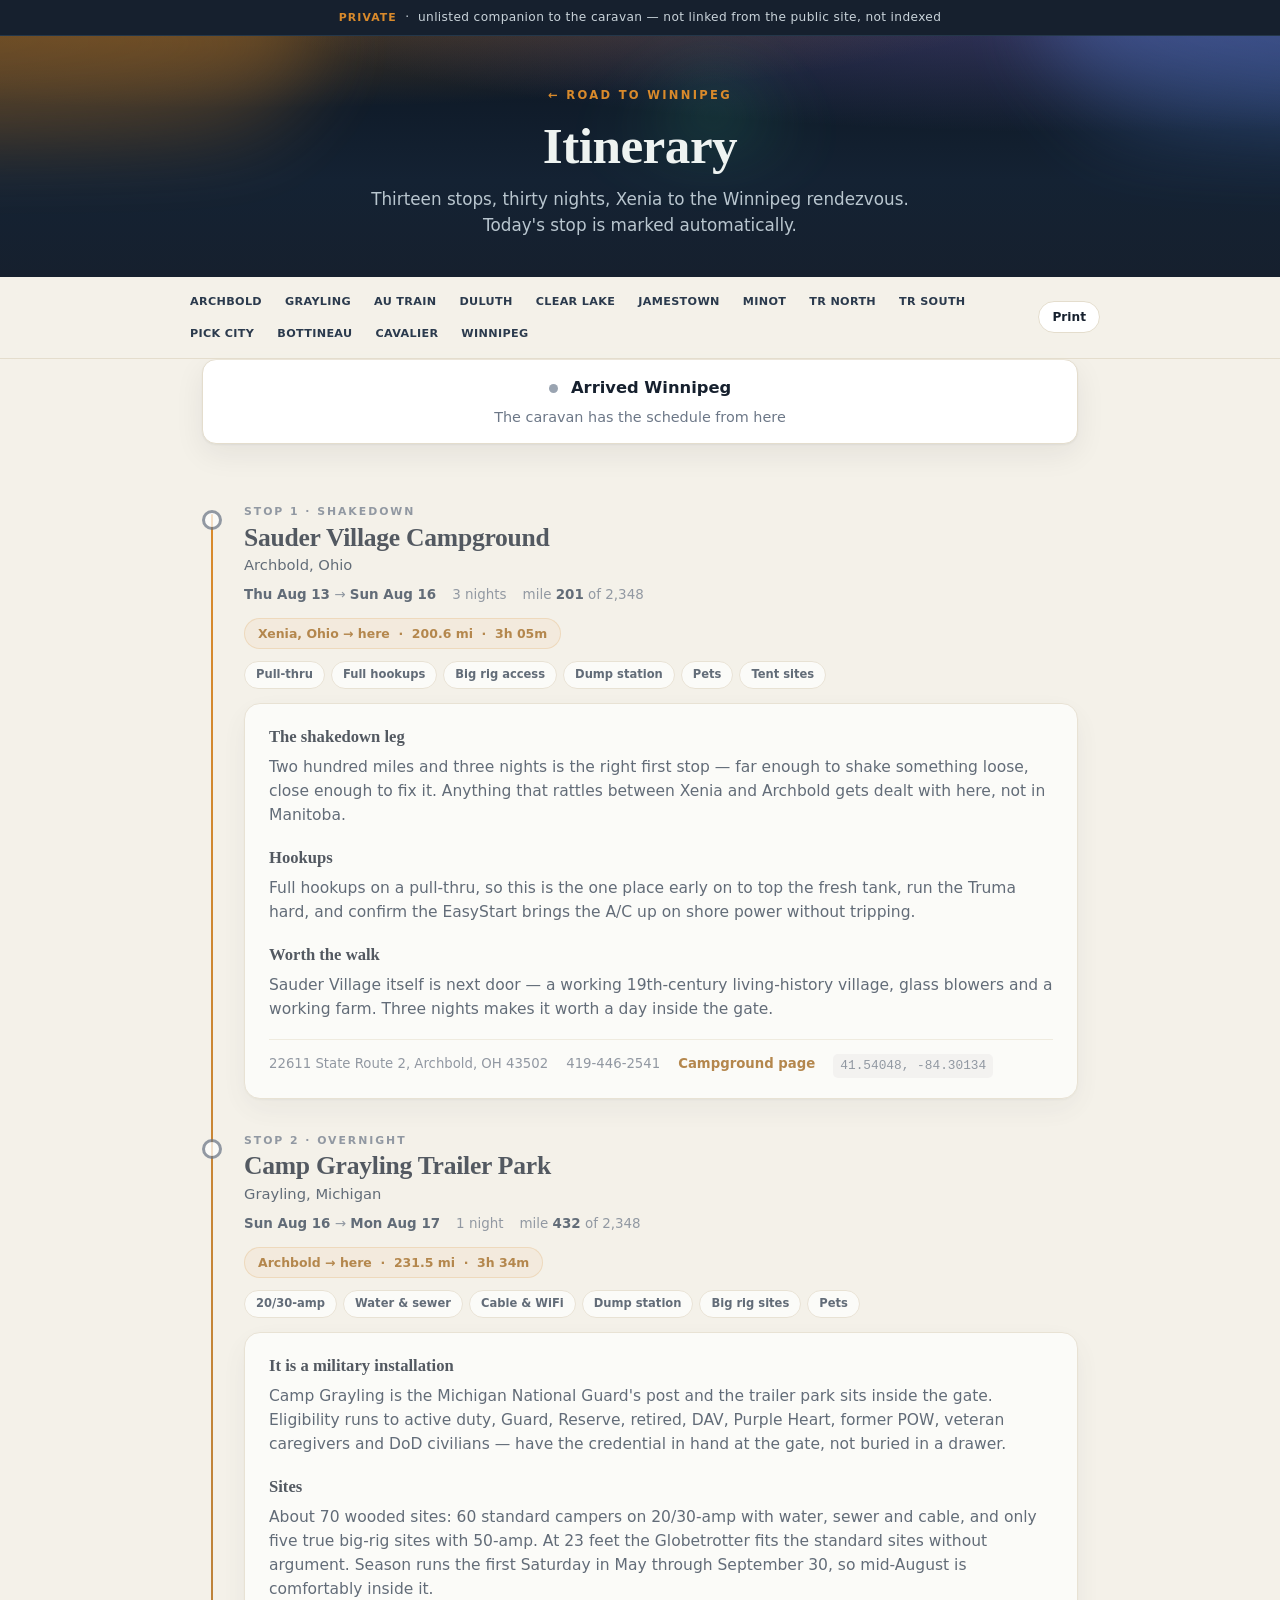
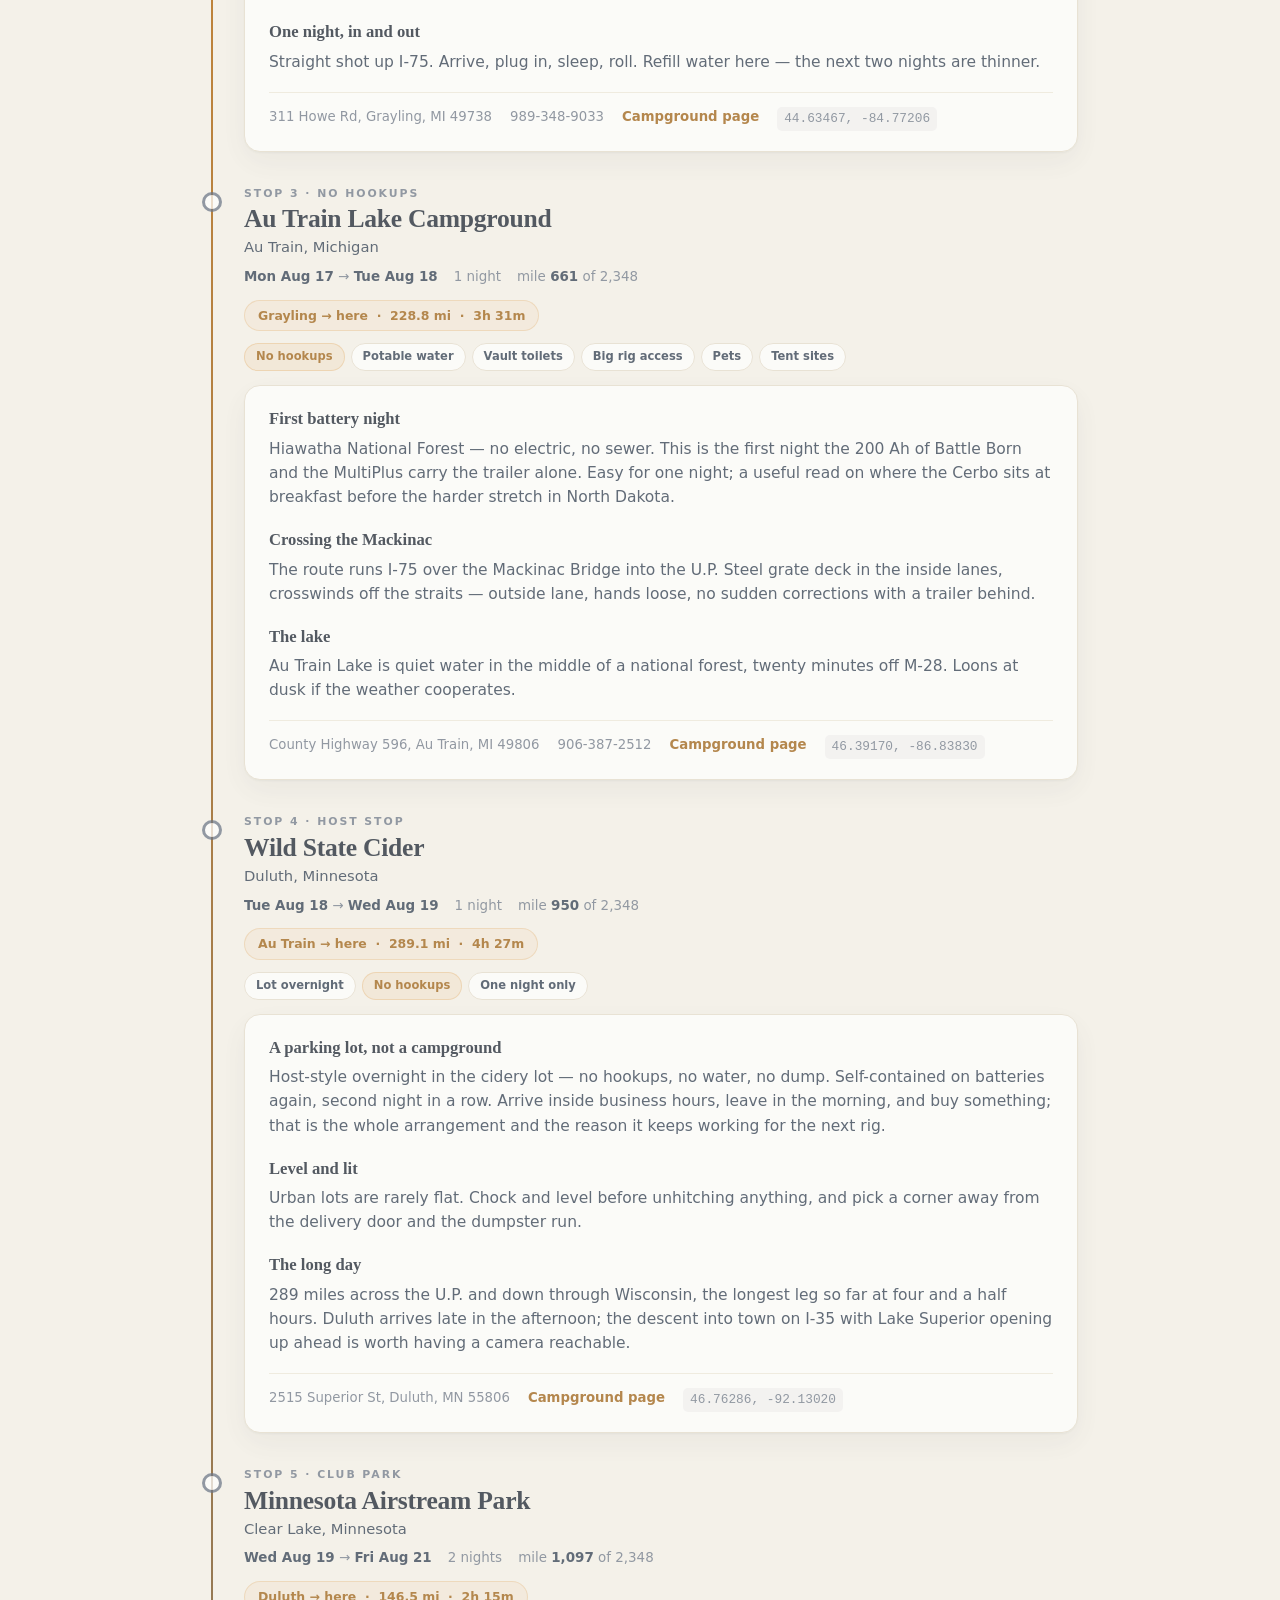
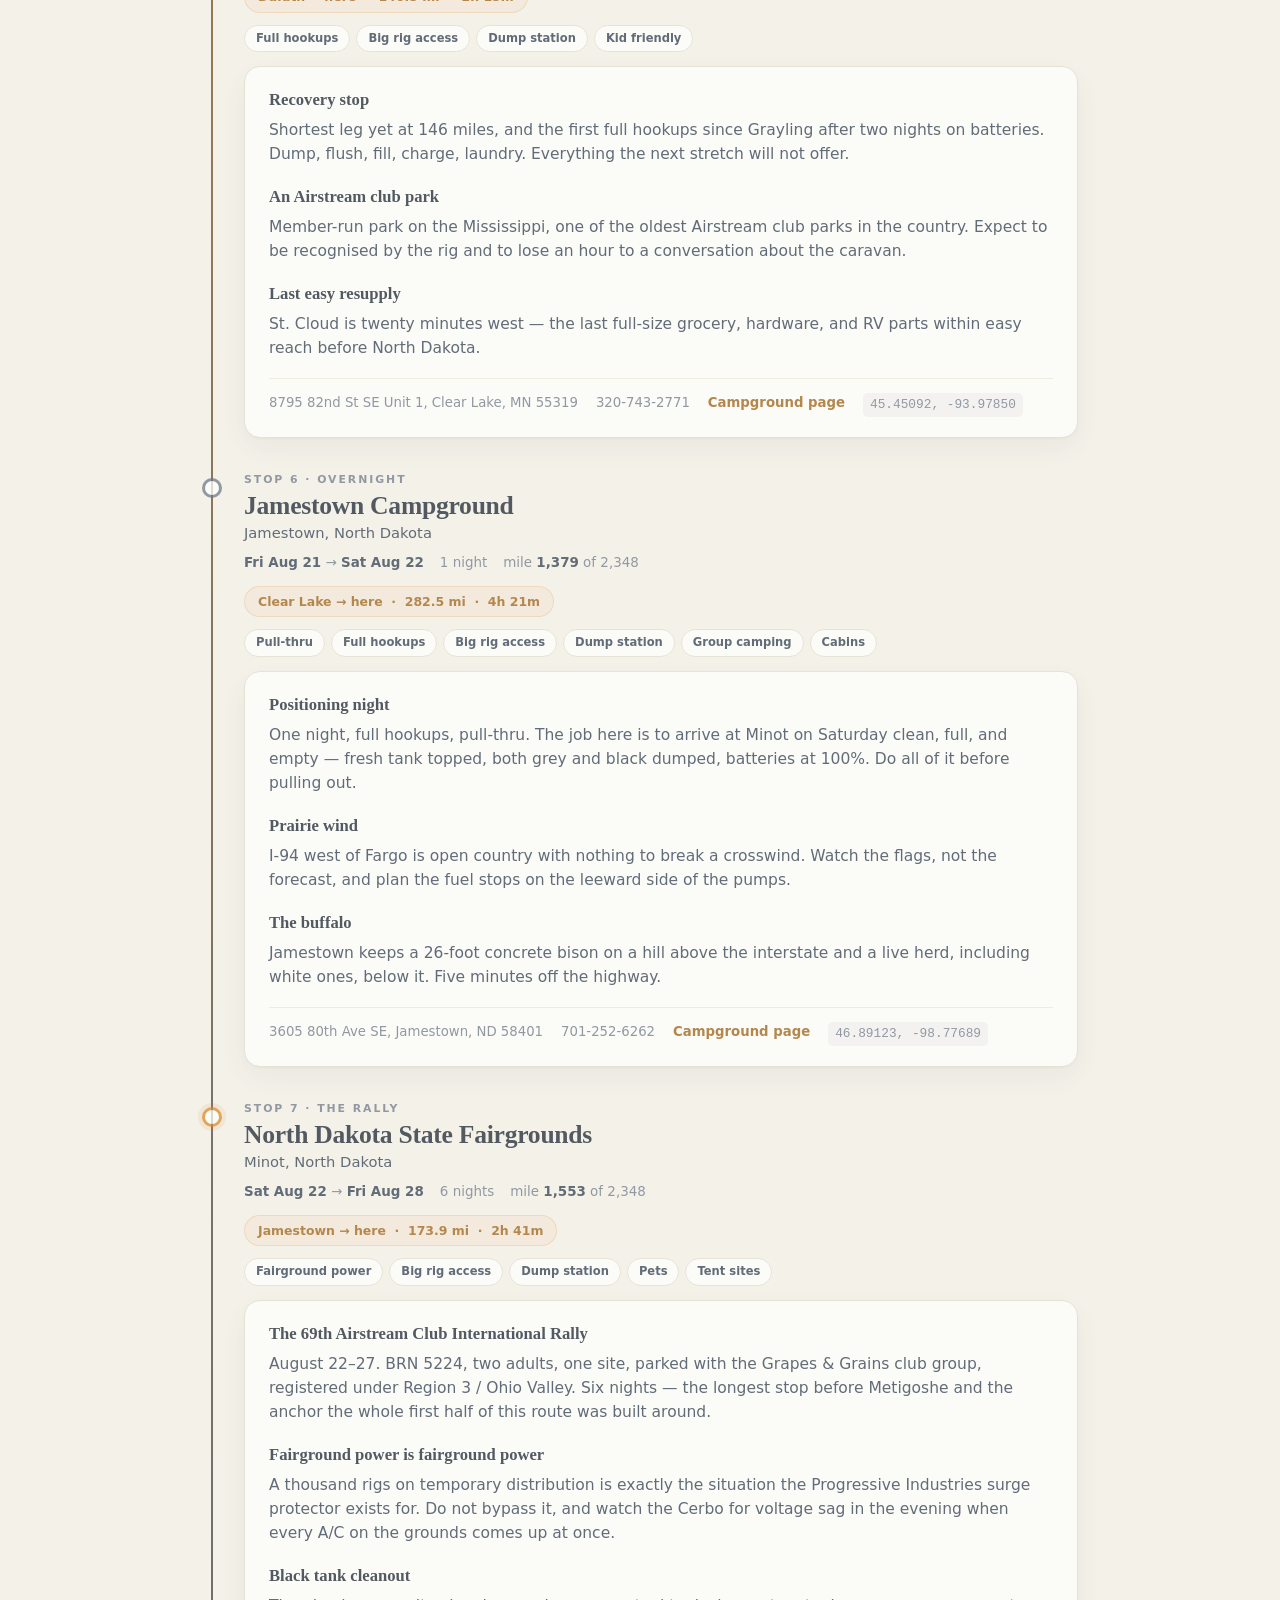
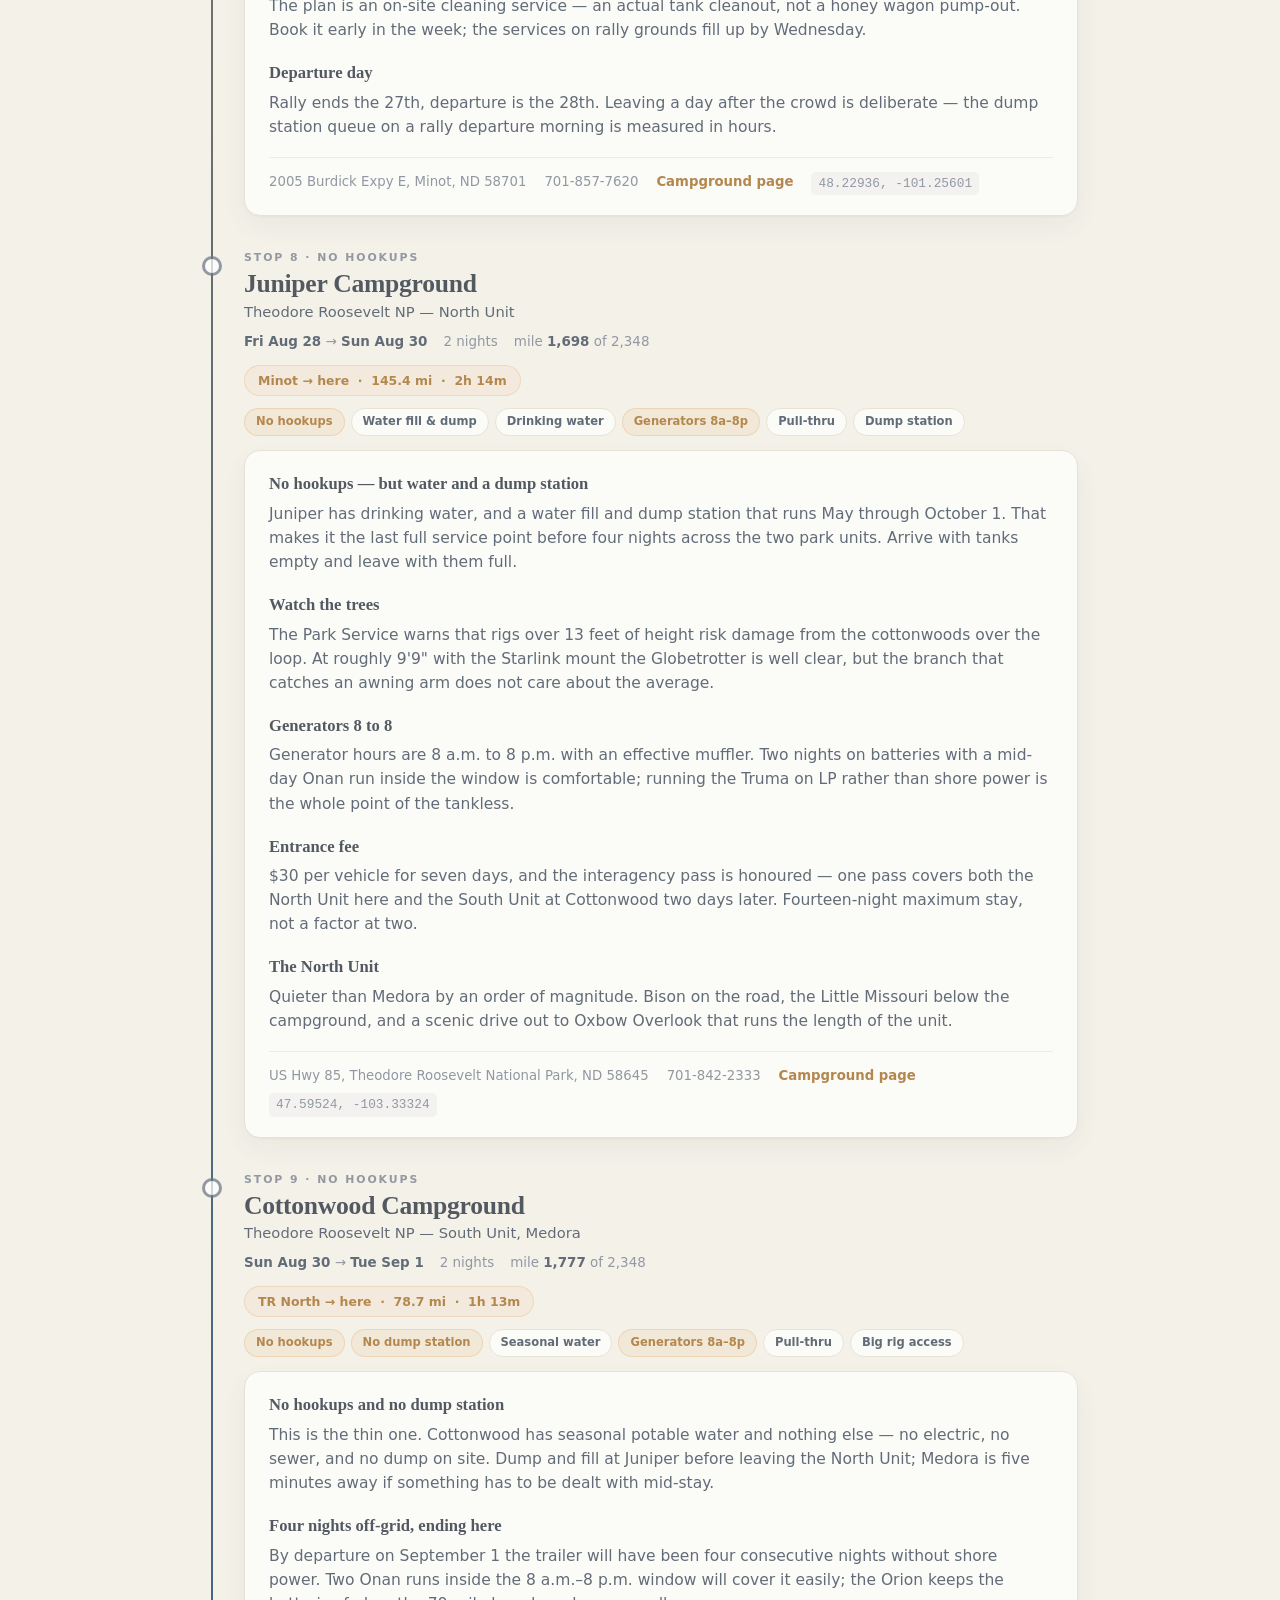
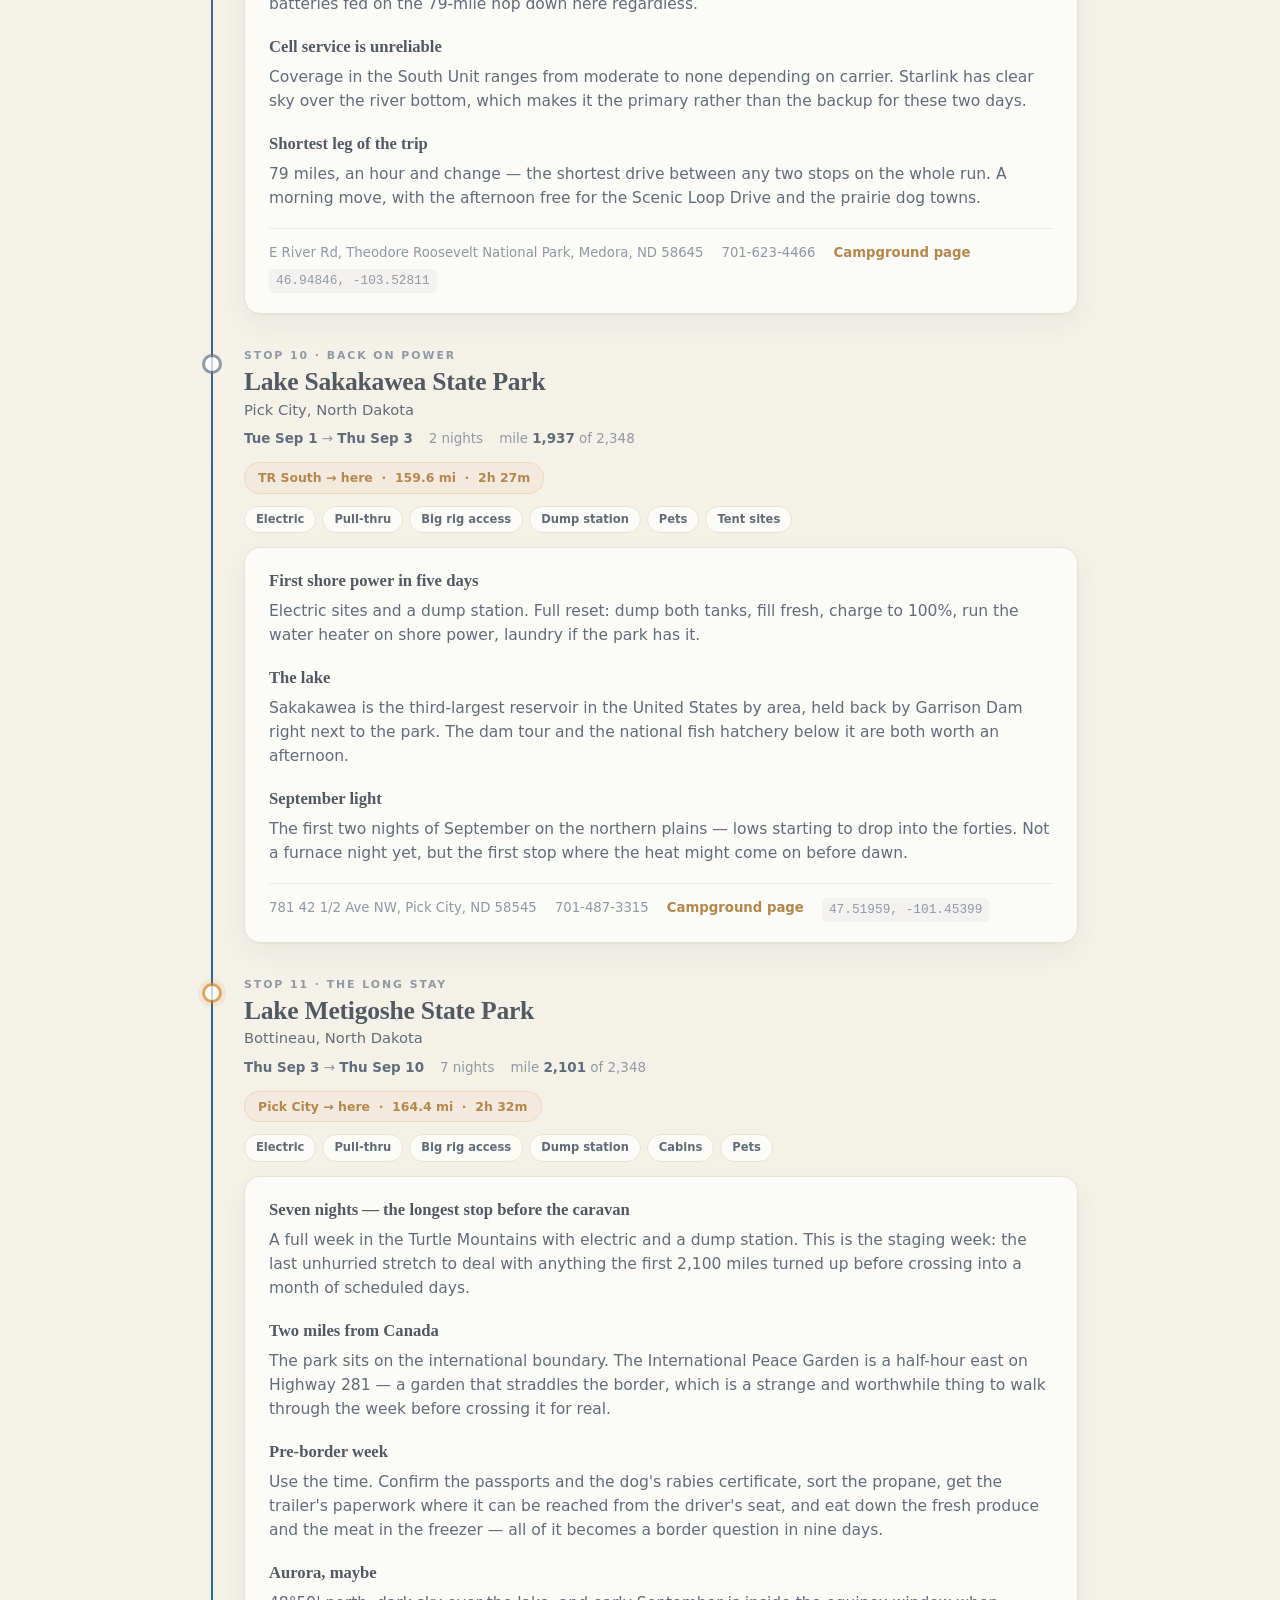
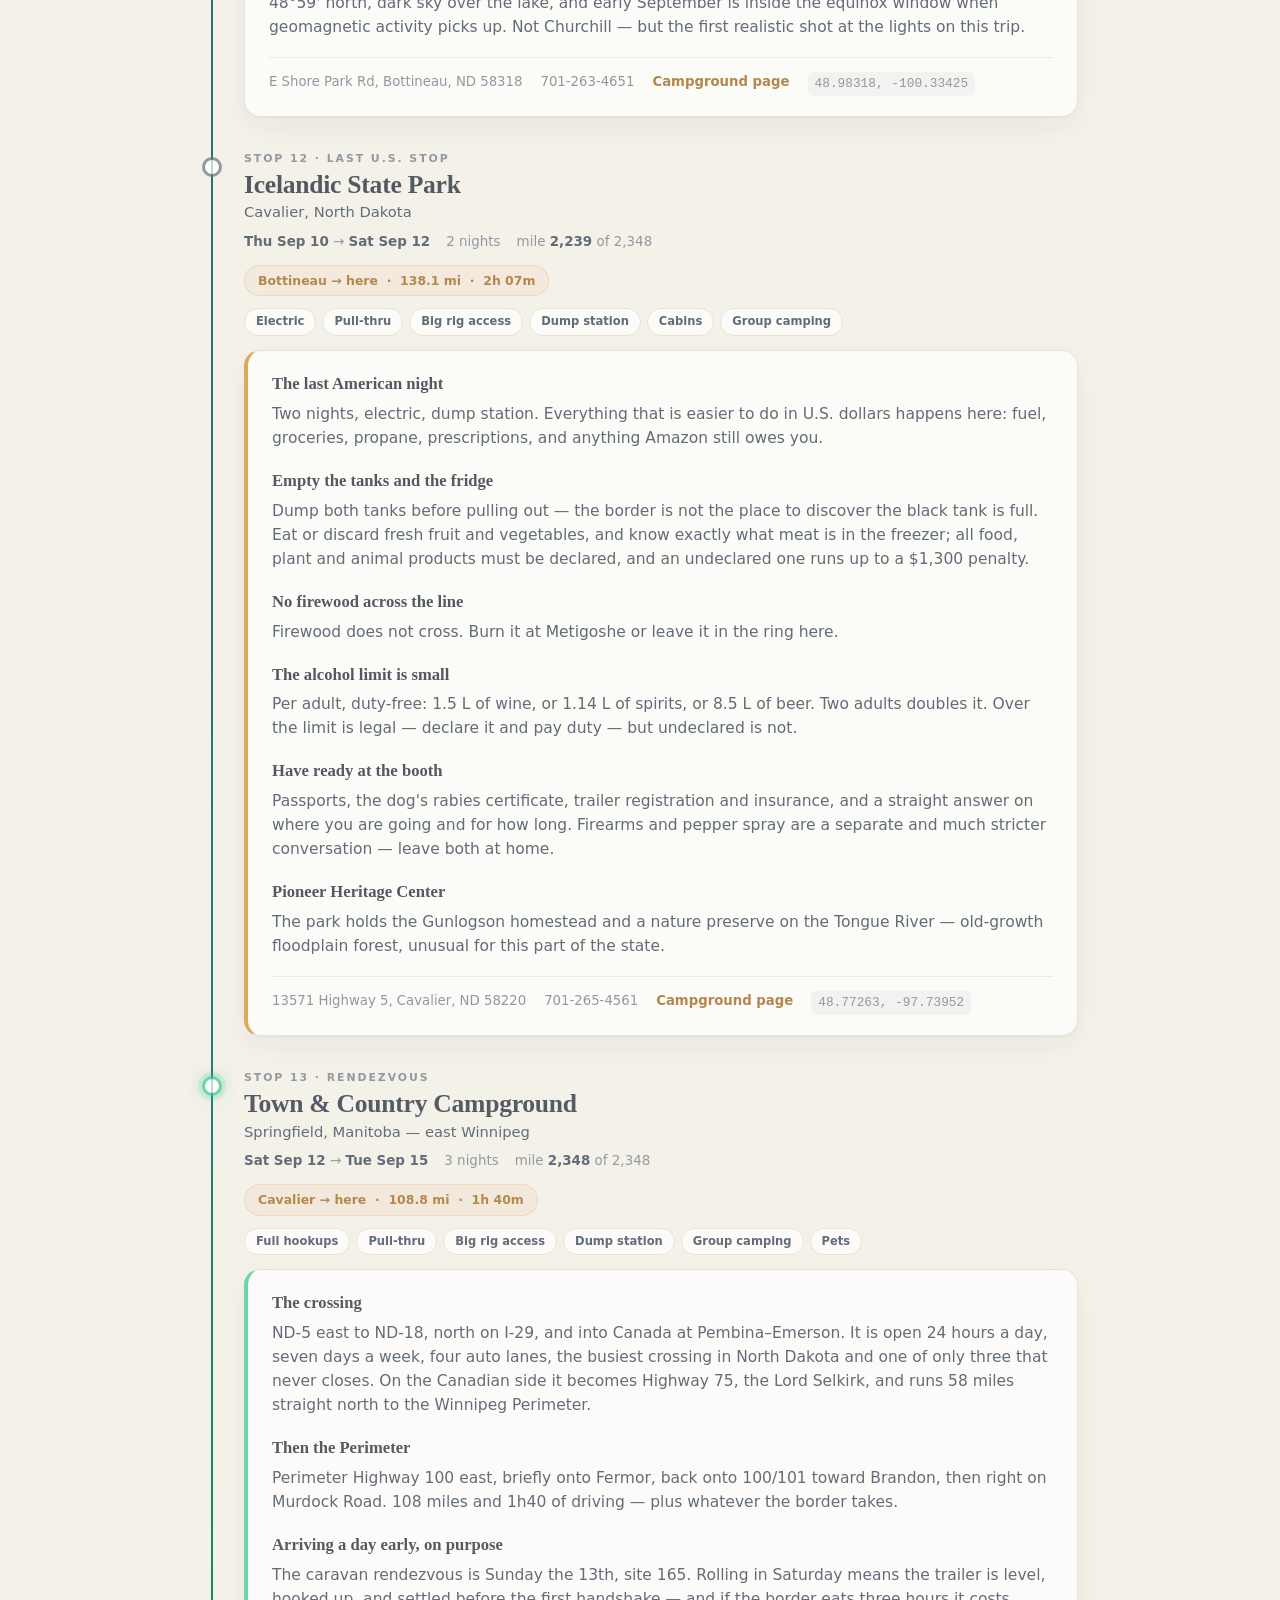
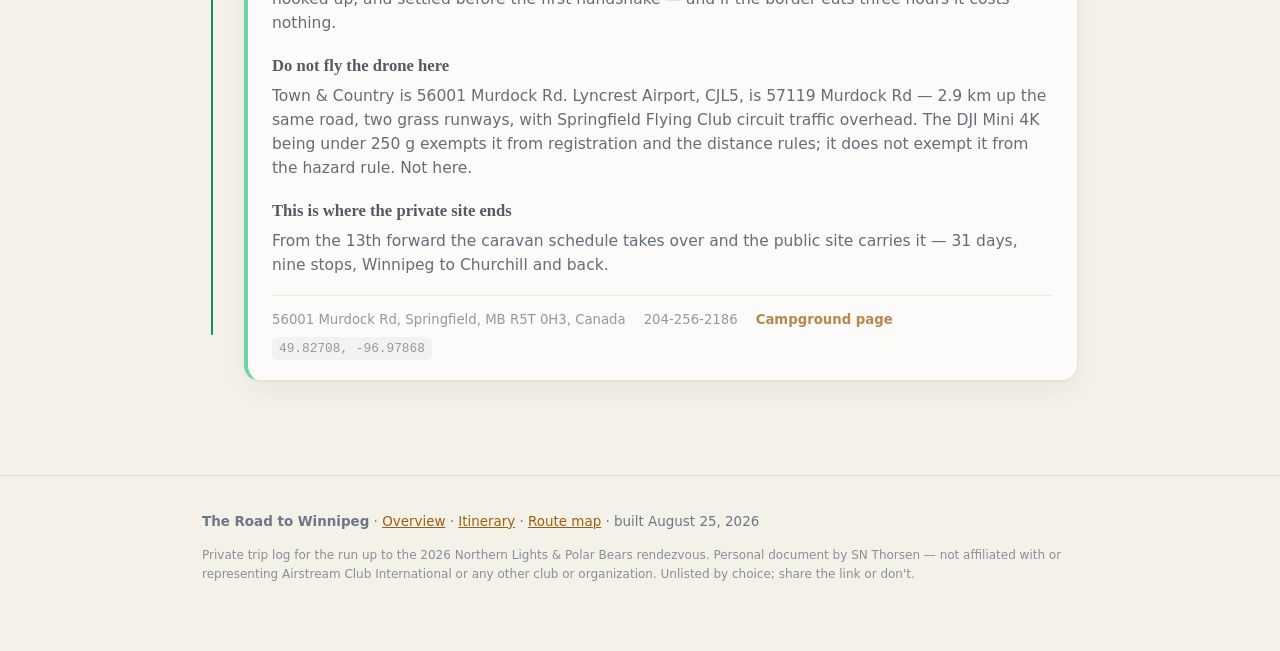
==== itinerary/index.html @ 54216418 "Update road-to-winnipeg (2026-08-25)" ====
<!DOCTYPE html>
<html lang="en">
<head>
<meta charset="UTF-8" />
<meta name="viewport" content="width=device-width, initial-scale=1.0" />
<meta name="robots" content="noindex, nofollow, noarchive, nosnippet" />
<meta name="referrer" content="no-referrer" />
<title>Itinerary — The Road to Winnipeg</title>
<link rel="stylesheet" href="../assets/css/site.css" />
</head>
<body>
<div class="privacy"><b>Private</b> &nbsp;&middot;&nbsp; unlisted companion to the caravan &mdash; not linked from the public site, not indexed</div>
<header class="site-hero">
  <div class="aurora-band" aria-hidden="true"></div>
  <div class="wrap site-hero-inner">
    <a class="home-link" href="../index.html">&larr; Road to Winnipeg</a>
    <h1>Itinerary</h1>
    <p class="sub">Thirteen stops, thirty nights, Xenia to the Winnipeg rendezvous. Today's stop is marked automatically.</p>
  </div>
</header>

<div class="controls">
  <div class="wrap controls-inner">
    <nav class="jump" id="jump"><a href="#s1" data-arrive="2026-08-13" data-depart="2026-08-16">Archbold</a><a href="#s2" data-arrive="2026-08-16" data-depart="2026-08-17">Grayling</a><a href="#s3" data-arrive="2026-08-17" data-depart="2026-08-18">Au Train</a><a href="#s4" data-arrive="2026-08-18" data-depart="2026-08-19">Duluth</a><a href="#s5" data-arrive="2026-08-19" data-depart="2026-08-21">Clear Lake</a><a href="#s6" data-arrive="2026-08-21" data-depart="2026-08-22">Jamestown</a><a href="#s7" data-arrive="2026-08-22" data-depart="2026-08-28">Minot</a><a href="#s8" data-arrive="2026-08-28" data-depart="2026-08-30">TR North</a><a href="#s9" data-arrive="2026-08-30" data-depart="2026-09-01">TR South</a><a href="#s10" data-arrive="2026-09-01" data-depart="2026-09-03">Pick City</a><a href="#s11" data-arrive="2026-09-03" data-depart="2026-09-10">Bottineau</a><a href="#s12" data-arrive="2026-09-10" data-depart="2026-09-12">Cavalier</a><a href="#s13" data-arrive="2026-09-12" data-depart="2026-09-15">Winnipeg</a></nav>
    <button class="btn" onclick="window.print()">Print</button>
  </div>
</div>

<main class="wrap">
  <div id="trip-status" class="trip-status">Loading trip progress&hellip;</div>
  <div class="route">
<article class="leg" id="s1"
         data-arrive="2026-08-13" data-depart="2026-08-16">
  <span class="node" aria-hidden="true"></span>
  <div class="leg-head">
    <div class="leg-eyebrow">Stop 1 &middot; Shakedown<span class="now"></span></div>
    <h2 class="leg-town">Sauder Village Campground</h2>
    <p class="leg-place">Archbold, Ohio</p>
    <div class="leg-meta">
      <span><b>Thu Aug 13</b> &rarr; <b>Sun Aug 16</b></span>
      <span>3 nights</span>
      <span>mile <b>201</b> of 2,348</span>
    </div>
  </div>
  <div class="drive">Xenia, Ohio &rarr; here &nbsp;&middot;&nbsp; 200.6 mi &nbsp;&middot;&nbsp; 3h 05m</div>
  <div class="pill-row"><span class="pill">Pull-thru</span><span class="pill">Full hookups</span><span class="pill">Big rig access</span><span class="pill">Dump station</span><span class="pill">Pets</span><span class="pill">Tent sites</span></div>
  <div class="leg-body">
    <h3>The shakedown leg</h3><p>Two hundred miles and three nights is the right first stop — far enough to shake something loose, close enough to fix it. Anything that rattles between Xenia and Archbold gets dealt with here, not in Manitoba.</p><h3>Hookups</h3><p>Full hookups on a pull-thru, so this is the one place early on to top the fresh tank, run the Truma hard, and confirm the EasyStart brings the A/C up on shore power without tripping.</p><h3>Worth the walk</h3><p>Sauder Village itself is next door — a working 19th-century living-history village, glass blowers and a working farm. Three nights makes it worth a day inside the gate.</p>
    <div class="leg-foot">
      <span>22611 State Route 2, Archbold, OH 43502</span>
      <span>419-446-2541</span><a href="https://saudervillage.org/stay/sauder-village-campground/camper-rv-sites" target="_blank" rel="noopener noreferrer">Campground page</a><span class="coords">41.54048, -84.30134</span>
    </div>
  </div>
</article>
<article class="leg" id="s2"
         data-arrive="2026-08-16" data-depart="2026-08-17">
  <span class="node" aria-hidden="true"></span>
  <div class="leg-head">
    <div class="leg-eyebrow">Stop 2 &middot; Overnight<span class="now"></span></div>
    <h2 class="leg-town">Camp Grayling Trailer Park</h2>
    <p class="leg-place">Grayling, Michigan</p>
    <div class="leg-meta">
      <span><b>Sun Aug 16</b> &rarr; <b>Mon Aug 17</b></span>
      <span>1 night</span>
      <span>mile <b>432</b> of 2,348</span>
    </div>
  </div>
  <div class="drive">Archbold &rarr; here &nbsp;&middot;&nbsp; 231.5 mi &nbsp;&middot;&nbsp; 3h 34m</div>
  <div class="pill-row"><span class="pill">20/30-amp</span><span class="pill">Water & sewer</span><span class="pill">Cable & WiFi</span><span class="pill">Dump station</span><span class="pill">Big rig sites</span><span class="pill">Pets</span></div>
  <div class="leg-body">
    <h3>It is a military installation</h3><p>Camp Grayling is the Michigan National Guard's post and the trailer park sits inside the gate. Eligibility runs to active duty, Guard, Reserve, retired, DAV, Purple Heart, former POW, veteran caregivers and DoD civilians — have the credential in hand at the gate, not buried in a drawer.</p><h3>Sites</h3><p>About 70 wooded sites: 60 standard campers on 20/30-amp with water, sewer and cable, and only five true big-rig sites with 50-amp. At 23 feet the Globetrotter fits the standard sites without argument. Season runs the first Saturday in May through September 30, so mid-August is comfortably inside it.</p><h3>One night, in and out</h3><p>Straight shot up I-75. Arrive, plug in, sleep, roll. Refill water here — the next two nights are thinner.</p>
    <div class="leg-foot">
      <span>311 Howe Rd, Grayling, MI 49738</span>
      <span>989-348-9033</span><a href="https://www.minationalguard.com/camp-grayling/camp-grayling-mwr/" target="_blank" rel="noopener noreferrer">Campground page</a><span class="coords">44.63467, -84.77206</span>
    </div>
  </div>
</article>
<article class="leg" id="s3"
         data-arrive="2026-08-17" data-depart="2026-08-18">
  <span class="node" aria-hidden="true"></span>
  <div class="leg-head">
    <div class="leg-eyebrow">Stop 3 &middot; No hookups<span class="now"></span></div>
    <h2 class="leg-town">Au Train Lake Campground</h2>
    <p class="leg-place">Au Train, Michigan</p>
    <div class="leg-meta">
      <span><b>Mon Aug 17</b> &rarr; <b>Tue Aug 18</b></span>
      <span>1 night</span>
      <span>mile <b>661</b> of 2,348</span>
    </div>
  </div>
  <div class="drive">Grayling &rarr; here &nbsp;&middot;&nbsp; 228.8 mi &nbsp;&middot;&nbsp; 3h 31m</div>
  <div class="pill-row"><span class="pill warn">No hookups</span><span class="pill">Potable water</span><span class="pill">Vault toilets</span><span class="pill">Big rig access</span><span class="pill">Pets</span><span class="pill">Tent sites</span></div>
  <div class="leg-body">
    <h3>First battery night</h3><p>Hiawatha National Forest — no electric, no sewer. This is the first night the 200 Ah of Battle Born and the MultiPlus carry the trailer alone. Easy for one night; a useful read on where the Cerbo sits at breakfast before the harder stretch in North Dakota.</p><h3>Crossing the Mackinac</h3><p>The route runs I-75 over the Mackinac Bridge into the U.P. Steel grate deck in the inside lanes, crosswinds off the straits — outside lane, hands loose, no sudden corrections with a trailer behind.</p><h3>The lake</h3><p>Au Train Lake is quiet water in the middle of a national forest, twenty minutes off M-28. Loons at dusk if the weather cooperates.</p>
    <div class="leg-foot">
      <span>County Highway 596, Au Train, MI 49806</span>
      <span>906-387-2512</span><a href="https://www.recreation.gov/camping/autrain-lake-campground/r/campgroundDetails.do?contractCode=NRSO&parkId=72064" target="_blank" rel="noopener noreferrer">Campground page</a><span class="coords">46.39170, -86.83830</span>
    </div>
  </div>
</article>
<article class="leg" id="s4"
         data-arrive="2026-08-18" data-depart="2026-08-19">
  <span class="node" aria-hidden="true"></span>
  <div class="leg-head">
    <div class="leg-eyebrow">Stop 4 &middot; Host stop<span class="now"></span></div>
    <h2 class="leg-town">Wild State Cider</h2>
    <p class="leg-place">Duluth, Minnesota</p>
    <div class="leg-meta">
      <span><b>Tue Aug 18</b> &rarr; <b>Wed Aug 19</b></span>
      <span>1 night</span>
      <span>mile <b>950</b> of 2,348</span>
    </div>
  </div>
  <div class="drive">Au Train &rarr; here &nbsp;&middot;&nbsp; 289.1 mi &nbsp;&middot;&nbsp; 4h 27m</div>
  <div class="pill-row"><span class="pill">Lot overnight</span><span class="pill warn">No hookups</span><span class="pill">One night only</span></div>
  <div class="leg-body">
    <h3>A parking lot, not a campground</h3><p>Host-style overnight in the cidery lot — no hookups, no water, no dump. Self-contained on batteries again, second night in a row. Arrive inside business hours, leave in the morning, and buy something; that is the whole arrangement and the reason it keeps working for the next rig.</p><h3>Level and lit</h3><p>Urban lots are rarely flat. Chock and level before unhitching anything, and pick a corner away from the delivery door and the dumpster run.</p><h3>The long day</h3><p>289 miles across the U.P. and down through Wisconsin, the longest leg so far at four and a half hours. Duluth arrives late in the afternoon; the descent into town on I-35 with Lake Superior opening up ahead is worth having a camera reachable.</p>
    <div class="leg-foot">
      <span>2515 Superior St, Duluth, MN 55806</span>
      <a href="https://wildstatecider.com/" target="_blank" rel="noopener noreferrer">Campground page</a><span class="coords">46.76286, -92.13020</span>
    </div>
  </div>
</article>
<article class="leg" id="s5"
         data-arrive="2026-08-19" data-depart="2026-08-21">
  <span class="node" aria-hidden="true"></span>
  <div class="leg-head">
    <div class="leg-eyebrow">Stop 5 &middot; Club park<span class="now"></span></div>
    <h2 class="leg-town">Minnesota Airstream Park</h2>
    <p class="leg-place">Clear Lake, Minnesota</p>
    <div class="leg-meta">
      <span><b>Wed Aug 19</b> &rarr; <b>Fri Aug 21</b></span>
      <span>2 nights</span>
      <span>mile <b>1,097</b> of 2,348</span>
    </div>
  </div>
  <div class="drive">Duluth &rarr; here &nbsp;&middot;&nbsp; 146.5 mi &nbsp;&middot;&nbsp; 2h 15m</div>
  <div class="pill-row"><span class="pill">Full hookups</span><span class="pill">Big rig access</span><span class="pill">Dump station</span><span class="pill">Kid friendly</span></div>
  <div class="leg-body">
    <h3>Recovery stop</h3><p>Shortest leg yet at 146 miles, and the first full hookups since Grayling after two nights on batteries. Dump, flush, fill, charge, laundry. Everything the next stretch will not offer.</p><h3>An Airstream club park</h3><p>Member-run park on the Mississippi, one of the oldest Airstream club parks in the country. Expect to be recognised by the rig and to lose an hour to a conversation about the caravan.</p><h3>Last easy resupply</h3><p>St. Cloud is twenty minutes west — the last full-size grocery, hardware, and RV parts within easy reach before North Dakota.</p>
    <div class="leg-foot">
      <span>8795 82nd St SE Unit 1, Clear Lake, MN 55319</span>
      <span>320-743-2771</span><a href="https://www.airstreampark.com/" target="_blank" rel="noopener noreferrer">Campground page</a><span class="coords">45.45092, -93.97850</span>
    </div>
  </div>
</article>
<article class="leg" id="s6"
         data-arrive="2026-08-21" data-depart="2026-08-22">
  <span class="node" aria-hidden="true"></span>
  <div class="leg-head">
    <div class="leg-eyebrow">Stop 6 &middot; Overnight<span class="now"></span></div>
    <h2 class="leg-town">Jamestown Campground</h2>
    <p class="leg-place">Jamestown, North Dakota</p>
    <div class="leg-meta">
      <span><b>Fri Aug 21</b> &rarr; <b>Sat Aug 22</b></span>
      <span>1 night</span>
      <span>mile <b>1,379</b> of 2,348</span>
    </div>
  </div>
  <div class="drive">Clear Lake &rarr; here &nbsp;&middot;&nbsp; 282.5 mi &nbsp;&middot;&nbsp; 4h 21m</div>
  <div class="pill-row"><span class="pill">Pull-thru</span><span class="pill">Full hookups</span><span class="pill">Big rig access</span><span class="pill">Dump station</span><span class="pill">Group camping</span><span class="pill">Cabins</span></div>
  <div class="leg-body">
    <h3>Positioning night</h3><p>One night, full hookups, pull-thru. The job here is to arrive at Minot on Saturday clean, full, and empty — fresh tank topped, both grey and black dumped, batteries at 100%. Do all of it before pulling out.</p><h3>Prairie wind</h3><p>I-94 west of Fargo is open country with nothing to break a crosswind. Watch the flags, not the forecast, and plan the fuel stops on the leeward side of the pumps.</p><h3>The buffalo</h3><p>Jamestown keeps a 26-foot concrete bison on a hill above the interstate and a live herd, including white ones, below it. Five minutes off the highway.</p>
    <div class="leg-foot">
      <span>3605 80th Ave SE, Jamestown, ND 58401</span>
      <span>701-252-6262</span><a href="https://jamestowncampground.com" target="_blank" rel="noopener noreferrer">Campground page</a><span class="coords">46.89123, -98.77689</span>
    </div>
  </div>
</article>
<article class="leg is-highlight" id="s7"
         data-arrive="2026-08-22" data-depart="2026-08-28">
  <span class="node" aria-hidden="true"></span>
  <div class="leg-head">
    <div class="leg-eyebrow">Stop 7 &middot; The Rally<span class="now"></span></div>
    <h2 class="leg-town">North Dakota State Fairgrounds</h2>
    <p class="leg-place">Minot, North Dakota</p>
    <div class="leg-meta">
      <span><b>Sat Aug 22</b> &rarr; <b>Fri Aug 28</b></span>
      <span>6 nights</span>
      <span>mile <b>1,553</b> of 2,348</span>
    </div>
  </div>
  <div class="drive">Jamestown &rarr; here &nbsp;&middot;&nbsp; 173.9 mi &nbsp;&middot;&nbsp; 2h 41m</div>
  <div class="pill-row"><span class="pill">Fairground power</span><span class="pill">Big rig access</span><span class="pill">Dump station</span><span class="pill">Pets</span><span class="pill">Tent sites</span></div>
  <div class="leg-body">
    <h3>The 69th Airstream Club International Rally</h3><p>August 22–27. BRN 5224, two adults, one site, parked with the Grapes &amp; Grains club group, registered under Region 3 / Ohio Valley. Six nights — the longest stop before Metigoshe and the anchor the whole first half of this route was built around.</p><h3>Fairground power is fairground power</h3><p>A thousand rigs on temporary distribution is exactly the situation the Progressive Industries surge protector exists for. Do not bypass it, and watch the Cerbo for voltage sag in the evening when every A/C on the grounds comes up at once.</p><h3>Black tank cleanout</h3><p>The plan is an on-site cleaning service — an actual tank cleanout, not a honey wagon pump-out. Book it early in the week; the services on rally grounds fill up by Wednesday.</p><h3>Departure day</h3><p>Rally ends the 27th, departure is the 28th. Leaving a day after the crowd is deliberate — the dump station queue on a rally departure morning is measured in hours.</p>
    <div class="leg-foot">
      <span>2005 Burdick Expy E, Minot, ND 58701</span>
      <span>701-857-7620</span><a href="http://www.ndstatefair.com/lodging/" target="_blank" rel="noopener noreferrer">Campground page</a><span class="coords">48.22936, -101.25601</span>
    </div>
  </div>
</article>
<article class="leg" id="s8"
         data-arrive="2026-08-28" data-depart="2026-08-30">
  <span class="node" aria-hidden="true"></span>
  <div class="leg-head">
    <div class="leg-eyebrow">Stop 8 &middot; No hookups<span class="now"></span></div>
    <h2 class="leg-town">Juniper Campground</h2>
    <p class="leg-place">Theodore Roosevelt NP — North Unit</p>
    <div class="leg-meta">
      <span><b>Fri Aug 28</b> &rarr; <b>Sun Aug 30</b></span>
      <span>2 nights</span>
      <span>mile <b>1,698</b> of 2,348</span>
    </div>
  </div>
  <div class="drive">Minot &rarr; here &nbsp;&middot;&nbsp; 145.4 mi &nbsp;&middot;&nbsp; 2h 14m</div>
  <div class="pill-row"><span class="pill warn">No hookups</span><span class="pill">Water fill & dump</span><span class="pill">Drinking water</span><span class="pill warn">Generators 8a–8p</span><span class="pill">Pull-thru</span><span class="pill">Dump station</span></div>
  <div class="leg-body">
    <h3>No hookups — but water and a dump station</h3><p>Juniper has drinking water, and a water fill and dump station that runs May through October 1. That makes it the last full service point before four nights across the two park units. Arrive with tanks empty and leave with them full.</p><h3>Watch the trees</h3><p>The Park Service warns that rigs over 13 feet of height risk damage from the cottonwoods over the loop. At roughly 9'9" with the Starlink mount the Globetrotter is well clear, but the branch that catches an awning arm does not care about the average.</p><h3>Generators 8 to 8</h3><p>Generator hours are 8 a.m. to 8 p.m. with an effective muffler. Two nights on batteries with a mid-day Onan run inside the window is comfortable; running the Truma on LP rather than shore power is the whole point of the tankless.</p><h3>Entrance fee</h3><p>$30 per vehicle for seven days, and the interagency pass is honoured — one pass covers both the North Unit here and the South Unit at Cottonwood two days later. Fourteen-night maximum stay, not a factor at two.</p><h3>The North Unit</h3><p>Quieter than Medora by an order of magnitude. Bison on the road, the Little Missouri below the campground, and a scenic drive out to Oxbow Overlook that runs the length of the unit.</p>
    <div class="leg-foot">
      <span>US Hwy 85, Theodore Roosevelt National Park, ND 58645</span>
      <span>701-842-2333</span><a href="https://www.nps.gov/thro/planyourvisit/juniper-campground.htm" target="_blank" rel="noopener noreferrer">Campground page</a><span class="coords">47.59524, -103.33324</span>
    </div>
  </div>
</article>
<article class="leg" id="s9"
         data-arrive="2026-08-30" data-depart="2026-09-01">
  <span class="node" aria-hidden="true"></span>
  <div class="leg-head">
    <div class="leg-eyebrow">Stop 9 &middot; No hookups<span class="now"></span></div>
    <h2 class="leg-town">Cottonwood Campground</h2>
    <p class="leg-place">Theodore Roosevelt NP — South Unit, Medora</p>
    <div class="leg-meta">
      <span><b>Sun Aug 30</b> &rarr; <b>Tue Sep 1</b></span>
      <span>2 nights</span>
      <span>mile <b>1,777</b> of 2,348</span>
    </div>
  </div>
  <div class="drive">TR North &rarr; here &nbsp;&middot;&nbsp; 78.7 mi &nbsp;&middot;&nbsp; 1h 13m</div>
  <div class="pill-row"><span class="pill warn">No hookups</span><span class="pill warn">No dump station</span><span class="pill">Seasonal water</span><span class="pill warn">Generators 8a–8p</span><span class="pill">Pull-thru</span><span class="pill">Big rig access</span></div>
  <div class="leg-body">
    <h3>No hookups and no dump station</h3><p>This is the thin one. Cottonwood has seasonal potable water and nothing else — no electric, no sewer, and no dump on site. Dump and fill at Juniper before leaving the North Unit; Medora is five minutes away if something has to be dealt with mid-stay.</p><h3>Four nights off-grid, ending here</h3><p>By departure on September 1 the trailer will have been four consecutive nights without shore power. Two Onan runs inside the 8 a.m.–8 p.m. window will cover it easily; the Orion keeps the batteries fed on the 79-mile hop down here regardless.</p><h3>Cell service is unreliable</h3><p>Coverage in the South Unit ranges from moderate to none depending on carrier. Starlink has clear sky over the river bottom, which makes it the primary rather than the backup for these two days.</p><h3>Shortest leg of the trip</h3><p>79 miles, an hour and change — the shortest drive between any two stops on the whole run. A morning move, with the afternoon free for the Scenic Loop Drive and the prairie dog towns.</p>
    <div class="leg-foot">
      <span>E River Rd, Theodore Roosevelt National Park, Medora, ND 58645</span>
      <span>701-623-4466</span><a href="https://www.nps.gov/thro/planyourvisit/cottonwood-campground.htm" target="_blank" rel="noopener noreferrer">Campground page</a><span class="coords">46.94846, -103.52811</span>
    </div>
  </div>
</article>
<article class="leg" id="s10"
         data-arrive="2026-09-01" data-depart="2026-09-03">
  <span class="node" aria-hidden="true"></span>
  <div class="leg-head">
    <div class="leg-eyebrow">Stop 10 &middot; Back on power<span class="now"></span></div>
    <h2 class="leg-town">Lake Sakakawea State Park</h2>
    <p class="leg-place">Pick City, North Dakota</p>
    <div class="leg-meta">
      <span><b>Tue Sep 1</b> &rarr; <b>Thu Sep 3</b></span>
      <span>2 nights</span>
      <span>mile <b>1,937</b> of 2,348</span>
    </div>
  </div>
  <div class="drive">TR South &rarr; here &nbsp;&middot;&nbsp; 159.6 mi &nbsp;&middot;&nbsp; 2h 27m</div>
  <div class="pill-row"><span class="pill">Electric</span><span class="pill">Pull-thru</span><span class="pill">Big rig access</span><span class="pill">Dump station</span><span class="pill">Pets</span><span class="pill">Tent sites</span></div>
  <div class="leg-body">
    <h3>First shore power in five days</h3><p>Electric sites and a dump station. Full reset: dump both tanks, fill fresh, charge to 100%, run the water heater on shore power, laundry if the park has it.</p><h3>The lake</h3><p>Sakakawea is the third-largest reservoir in the United States by area, held back by Garrison Dam right next to the park. The dam tour and the national fish hatchery below it are both worth an afternoon.</p><h3>September light</h3><p>The first two nights of September on the northern plains — lows starting to drop into the forties. Not a furnace night yet, but the first stop where the heat might come on before dawn.</p>
    <div class="leg-foot">
      <span>781 42 1/2 Ave NW, Pick City, ND 58545</span>
      <span>701-487-3315</span><a href="https://www.parkrec.nd.gov/parks/lssp/lssp.html" target="_blank" rel="noopener noreferrer">Campground page</a><span class="coords">47.51959, -101.45399</span>
    </div>
  </div>
</article>
<article class="leg is-highlight" id="s11"
         data-arrive="2026-09-03" data-depart="2026-09-10">
  <span class="node" aria-hidden="true"></span>
  <div class="leg-head">
    <div class="leg-eyebrow">Stop 11 &middot; The long stay<span class="now"></span></div>
    <h2 class="leg-town">Lake Metigoshe State Park</h2>
    <p class="leg-place">Bottineau, North Dakota</p>
    <div class="leg-meta">
      <span><b>Thu Sep 3</b> &rarr; <b>Thu Sep 10</b></span>
      <span>7 nights</span>
      <span>mile <b>2,101</b> of 2,348</span>
    </div>
  </div>
  <div class="drive">Pick City &rarr; here &nbsp;&middot;&nbsp; 164.4 mi &nbsp;&middot;&nbsp; 2h 32m</div>
  <div class="pill-row"><span class="pill">Electric</span><span class="pill">Pull-thru</span><span class="pill">Big rig access</span><span class="pill">Dump station</span><span class="pill">Cabins</span><span class="pill">Pets</span></div>
  <div class="leg-body">
    <h3>Seven nights — the longest stop before the caravan</h3><p>A full week in the Turtle Mountains with electric and a dump station. This is the staging week: the last unhurried stretch to deal with anything the first 2,100 miles turned up before crossing into a month of scheduled days.</p><h3>Two miles from Canada</h3><p>The park sits on the international boundary. The International Peace Garden is a half-hour east on Highway 281 — a garden that straddles the border, which is a strange and worthwhile thing to walk through the week before crossing it for real.</p><h3>Pre-border week</h3><p>Use the time. Confirm the passports and the dog's rabies certificate, sort the propane, get the trailer's paperwork where it can be reached from the driver's seat, and eat down the fresh produce and the meat in the freezer — all of it becomes a border question in nine days.</p><h3>Aurora, maybe</h3><p>48°59' north, dark sky over the lake, and early September is inside the equinox window when geomagnetic activity picks up. Not Churchill — but the first realistic shot at the lights on this trip.</p>
    <div class="leg-foot">
      <span>E Shore Park Rd, Bottineau, ND 58318</span>
      <span>701-263-4651</span><a href="https://www.parkrec.nd.gov/parks/lmsp/lmsp.html" target="_blank" rel="noopener noreferrer">Campground page</a><span class="coords">48.98318, -100.33425</span>
    </div>
  </div>
</article>
<article class="leg is-border" id="s12"
         data-arrive="2026-09-10" data-depart="2026-09-12">
  <span class="node" aria-hidden="true"></span>
  <div class="leg-head">
    <div class="leg-eyebrow">Stop 12 &middot; Last U.S. stop<span class="now"></span></div>
    <h2 class="leg-town">Icelandic State Park</h2>
    <p class="leg-place">Cavalier, North Dakota</p>
    <div class="leg-meta">
      <span><b>Thu Sep 10</b> &rarr; <b>Sat Sep 12</b></span>
      <span>2 nights</span>
      <span>mile <b>2,239</b> of 2,348</span>
    </div>
  </div>
  <div class="drive">Bottineau &rarr; here &nbsp;&middot;&nbsp; 138.1 mi &nbsp;&middot;&nbsp; 2h 07m</div>
  <div class="pill-row"><span class="pill">Electric</span><span class="pill">Pull-thru</span><span class="pill">Big rig access</span><span class="pill">Dump station</span><span class="pill">Cabins</span><span class="pill">Group camping</span></div>
  <div class="leg-body">
    <h3>The last American night</h3><p>Two nights, electric, dump station. Everything that is easier to do in U.S. dollars happens here: fuel, groceries, propane, prescriptions, and anything Amazon still owes you.</p><h3>Empty the tanks and the fridge</h3><p>Dump both tanks before pulling out — the border is not the place to discover the black tank is full. Eat or discard fresh fruit and vegetables, and know exactly what meat is in the freezer; all food, plant and animal products must be declared, and an undeclared one runs up to a $1,300 penalty.</p><h3>No firewood across the line</h3><p>Firewood does not cross. Burn it at Metigoshe or leave it in the ring here.</p><h3>The alcohol limit is small</h3><p>Per adult, duty-free: 1.5 L of wine, or 1.14 L of spirits, or 8.5 L of beer. Two adults doubles it. Over the limit is legal — declare it and pay duty — but undeclared is not.</p><h3>Have ready at the booth</h3><p>Passports, the dog's rabies certificate, trailer registration and insurance, and a straight answer on where you are going and for how long. Firearms and pepper spray are a separate and much stricter conversation — leave both at home.</p><h3>Pioneer Heritage Center</h3><p>The park holds the Gunlogson homestead and a nature preserve on the Tongue River — old-growth floodplain forest, unusual for this part of the state.</p>
    <div class="leg-foot">
      <span>13571 Highway 5, Cavalier, ND 58220</span>
      <span>701-265-4561</span><a href="https://www.parkrec.nd.gov/parks/isp/isp.html" target="_blank" rel="noopener noreferrer">Campground page</a><span class="coords">48.77263, -97.73952</span>
    </div>
  </div>
</article>
<article class="leg is-highlight is-arrival" id="s13"
         data-arrive="2026-09-12" data-depart="2026-09-15">
  <span class="node" aria-hidden="true"></span>
  <div class="leg-head">
    <div class="leg-eyebrow">Stop 13 &middot; Rendezvous<span class="now"></span></div>
    <h2 class="leg-town">Town &amp; Country Campground</h2>
    <p class="leg-place">Springfield, Manitoba — east Winnipeg</p>
    <div class="leg-meta">
      <span><b>Sat Sep 12</b> &rarr; <b>Tue Sep 15</b></span>
      <span>3 nights</span>
      <span>mile <b>2,348</b> of 2,348</span>
    </div>
  </div>
  <div class="drive">Cavalier &rarr; here &nbsp;&middot;&nbsp; 108.8 mi &nbsp;&middot;&nbsp; 1h 40m</div>
  <div class="pill-row"><span class="pill">Full hookups</span><span class="pill">Pull-thru</span><span class="pill">Big rig access</span><span class="pill">Dump station</span><span class="pill">Group camping</span><span class="pill">Pets</span></div>
  <div class="leg-body">
    <h3>The crossing</h3><p>ND-5 east to ND-18, north on I-29, and into Canada at Pembina–Emerson. It is open 24 hours a day, seven days a week, four auto lanes, the busiest crossing in North Dakota and one of only three that never closes. On the Canadian side it becomes Highway 75, the Lord Selkirk, and runs 58 miles straight north to the Winnipeg Perimeter.</p><h3>Then the Perimeter</h3><p>Perimeter Highway 100 east, briefly onto Fermor, back onto 100/101 toward Brandon, then right on Murdock Road. 108 miles and 1h40 of driving — plus whatever the border takes.</p><h3>Arriving a day early, on purpose</h3><p>The caravan rendezvous is Sunday the 13th, site 165. Rolling in Saturday means the trailer is level, hooked up, and settled before the first handshake — and if the border eats three hours it costs nothing.</p><h3>Do not fly the drone here</h3><p>Town &amp; Country is 56001 Murdock Rd. Lyncrest Airport, CJL5, is 57119 Murdock Rd — 2.9 km up the same road, two grass runways, with Springfield Flying Club circuit traffic overhead. The DJI Mini 4K being under 250 g exempts it from registration and the distance rules; it does not exempt it from the hazard rule. Not here.</p><h3>This is where the private site ends</h3><p>From the 13th forward the caravan schedule takes over and the public site carries it — 31 days, nine stops, Winnipeg to Churchill and back.</p>
    <div class="leg-foot">
      <span>56001 Murdock Rd, Springfield, MB R5T 0H3, Canada</span>
      <span>204-256-2186</span><a href="https://www.townandcountrycamping.com/" target="_blank" rel="noopener noreferrer">Campground page</a><span class="coords">49.82708, -96.97868</span>
    </div>
  </div>
</article>
  </div>
</main>
<script>
var TRIP=[{"n":1,"name":"Sauder Village Campground","town":"Archbold","arrive":"2026-08-13","depart":"2026-08-16","lat":41.54048,"lon":-84.30134},{"n":2,"name":"Camp Grayling Trailer Park","town":"Grayling","arrive":"2026-08-16","depart":"2026-08-17","lat":44.63467,"lon":-84.77206},{"n":3,"name":"Au Train Lake Campground","town":"Au Train","arrive":"2026-08-17","depart":"2026-08-18","lat":46.3917,"lon":-86.8383},{"n":4,"name":"Wild State Cider","town":"Duluth","arrive":"2026-08-18","depart":"2026-08-19","lat":46.76286,"lon":-92.1302},{"n":5,"name":"Minnesota Airstream Park","town":"Clear Lake","arrive":"2026-08-19","depart":"2026-08-21","lat":45.45092,"lon":-93.9785},{"n":6,"name":"Jamestown Campground","town":"Jamestown","arrive":"2026-08-21","depart":"2026-08-22","lat":46.89123,"lon":-98.77689},{"n":7,"name":"North Dakota State Fairgrounds","town":"Minot","arrive":"2026-08-22","depart":"2026-08-28","lat":48.22936,"lon":-101.25601},{"n":8,"name":"Juniper Campground","town":"TR North","arrive":"2026-08-28","depart":"2026-08-30","lat":47.59524,"lon":-103.33324},{"n":9,"name":"Cottonwood Campground","town":"TR South","arrive":"2026-08-30","depart":"2026-09-01","lat":46.94846,"lon":-103.52811},{"n":10,"name":"Lake Sakakawea State Park","town":"Pick City","arrive":"2026-09-01","depart":"2026-09-03","lat":47.51959,"lon":-101.45399},{"n":11,"name":"Lake Metigoshe State Park","town":"Bottineau","arrive":"2026-09-03","depart":"2026-09-10","lat":48.98318,"lon":-100.33425},{"n":12,"name":"Icelandic State Park","town":"Cavalier","arrive":"2026-09-10","depart":"2026-09-12","lat":48.77263,"lon":-97.73952},{"n":13,"name":"Town &amp; Country Campground","town":"Winnipeg","arrive":"2026-09-12","depart":"2026-09-15","lat":49.82708,"lon":-96.97868}];
var TRIP_START="2026-08-13",TRIP_END="2026-09-12";

function tripDay(s){return new Date(s+"T12:00:00");}
function tripToday(){var n=new Date();return new Date(n.getFullYear(),n.getMonth(),n.getDate(),12,0,0);}
function tripState(){
  var t=tripToday(),start=tripDay(TRIP_START),end=tripDay(TRIP_END),MS=86400000;
  var cur=-1;
  for(var i=0;i<TRIP.length;i++){ if(tripDay(TRIP[i].arrive)<=t) cur=i; }
  var total=Math.round((end-start)/MS)+1;
  if(t<start) return {phase:"before",days:Math.round((start-t)/MS),total:total};
  if(t>end)   return {phase:"after",total:total};
  return {phase:"on",idx:cur,stop:TRIP[cur],day:Math.floor((t-start)/MS)+1,total:total};
}
function tripBanner(el){
  if(!el) return; var s=tripState();
  if(s.phase==="before"){
    el.innerHTML='<span class="tag-live soon"></span> Rolls out of Xenia in <b>'+s.days+
      ' day'+(s.days===1?'':'s')+'</b><span class="where">'+s.total+' days and 2,348 miles to the Winnipeg rendezvous</span>';
  } else if(s.phase==="after"){
    el.innerHTML='<span class="tag-live done"></span> <b>Arrived Winnipeg</b>'+
      '<span class="where">The caravan has the schedule from here</span>';
  } else {
    var leaving=tripDay(s.stop.depart), t=tripToday(), MS=86400000;
    var out=Math.round((leaving-t)/MS);
    var tail = out<=0 ? 'moving on today' : (out===1?'rolling on tomorrow':'here '+out+' more nights');
    el.innerHTML='<span class="tag-live on"></span> <b>Day '+s.day+' of '+s.total+'</b> &middot; parked at <b>'+
      s.stop.town+'</b><span class="where">Stop '+s.stop.n+' of 13 &middot; '+
      s.stop.name+' &middot; '+tail+'</span>';
  }
}

tripBanner(document.getElementById('trip-status'));
(function(){
  var t=tripToday();
  document.querySelectorAll('.leg').forEach(function(el){
    var a=tripDay(el.dataset.arrive), b=tripDay(el.dataset.depart);
    if(t>=b) el.classList.add('is-past');
    if(t>=a && t<b){
      el.classList.add('is-now');
      var tag=el.querySelector('.leg-eyebrow .now');
      if(tag) tag.innerHTML=' &middot; here now';
    }
  });
  document.querySelectorAll('#jump a').forEach(function(el){
    var a=tripDay(el.dataset.arrive), b=tripDay(el.dataset.depart);
    if(t>=a && t<b) el.classList.add('is-now');
  });
})();
</script>
<footer class="site-foot">
  <div class="wrap">
    <p><b>The Road to Winnipeg</b> &middot; <a href="../index.html">Overview</a> &middot;
       <a href="../itinerary/">Itinerary</a> &middot; <a href="../route-map/">Route map</a>
       &middot; <span style="color:var(--stone)">built August 25, 2026</span></p>
    <p class="fine">Private trip log for the run up to the 2026 Northern Lights &amp; Polar Bears rendezvous.
      Personal document by SN Thorsen &mdash; not affiliated with or representing Airstream Club International
      or any other club or organization. Unlisted by choice; share the link or don't.</p>
  </div>
</footer>
</body>
</html>
---- assets/css/site.css ----
/* The Road to Winnipeg — private companion site.
   Palette and type inherited from the NL&PB caravan site so the two feel like one hand,
   with an amber/road accent instead of aurora green to keep them visually distinct. */
:root{
  --ink:#16202e;--ink-soft:#2b3a4d;--frost:#f4f1e9;--snow:#ffffff;
  --aurora:#36c98e;--aurora-deep:#1c8a64;--violet:#7a6cc6;--blue:#34618f;
  --amber:#d98a2b;--amber-deep:#9c5f12;--stone:#6c7787;--line:#e4ddcd;--line-soft:#eee9dc;
  --shadow:0 1px 2px rgba(22,32,46,.05),0 10px 30px rgba(22,32,46,.07);
  --sans:ui-sans-serif,system-ui,-apple-system,"Segoe UI",Roboto,Helvetica,Arial,sans-serif;
  --serif:ui-serif,"Iowan Old Style","Palatino Linotype",Palatino,Georgia,"Times New Roman",serif;
}
*{box-sizing:border-box;}
html{scroll-behavior:smooth;}
body{margin:0;background:var(--frost);color:var(--ink);font-family:var(--sans);
  font-size:16px;line-height:1.55;-webkit-font-smoothing:antialiased;text-rendering:optimizeLegibility;}
a{color:inherit;}
.wrap{max-width:920px;margin:0 auto;padding:0 22px;}

/* ---------- HERO ---------- */
.site-hero{position:relative;overflow:hidden;color:#eef3f1;
  background:
    radial-gradient(120% 100% at 18% -25%, rgba(217,138,43,.40), transparent 55%),
    radial-gradient(120% 100% at 86% -15%, rgba(122,108,198,.42), transparent 55%),
    linear-gradient(180deg,#0c1622 0%, #142233 60%, #16202e 100%);}
.aurora-band{position:absolute;inset:-35% -10% auto -10%;height:80%;
  background:
    conic-gradient(from 200deg at 30% 50%, transparent, rgba(217,138,43,.45), transparent 40%),
    conic-gradient(from 20deg at 75% 40%, transparent, rgba(91,141,239,.45), transparent 38%),
    conic-gradient(from 120deg at 55% 60%, transparent, rgba(54,201,142,.38), transparent 35%);
  filter:blur(36px);opacity:.85;animation:drift 16s ease-in-out infinite alternate;pointer-events:none;}
@keyframes drift{0%{transform:translate3d(-3%,0,0) scale(1.05);}100%{transform:translate3d(4%,2%,0) scale(1.12);}}
@media (prefers-reduced-motion:reduce){.aurora-band{animation:none;}.card{transition:none;}}
.site-hero-inner{position:relative;text-align:center;padding:46px 0 38px;}
.site-hero .home-link{display:inline-block;font-size:.72rem;letter-spacing:.2em;text-transform:uppercase;
  color:var(--amber);font-weight:600;text-decoration:none;margin:0 0 14px;}
.site-hero .home-link:hover{text-decoration:underline;}
.site-hero .eyebrow{font-size:.7rem;letter-spacing:.22em;text-transform:uppercase;
  color:var(--amber);font-weight:600;margin:0 0 14px;}
.site-hero h1{font-family:var(--serif);font-weight:600;font-size:clamp(2rem,5.6vw,3.2rem);
  line-height:1.05;margin:0;letter-spacing:-.01em;}
.site-hero h1 .amp{color:var(--amber);font-style:italic;}
.site-hero .sub{margin:14px auto 0;color:#b9c6cf;font-size:1.05rem;max-width:54ch;}
.route-line{margin:24px 0 4px;font-size:.82rem;color:#cdd7dd;
  display:flex;flex-wrap:wrap;justify-content:center;gap:5px 4px;align-items:center;}
.route-line b{color:#eef3f1;font-weight:600;}
.route-line .arr{color:var(--amber);}
.stats{display:flex;flex-wrap:wrap;justify-content:center;gap:26px;margin-top:28px;
  padding-top:22px;border-top:1px solid rgba(255,255,255,.14);}
.stat .n{font-family:var(--serif);font-size:1.7rem;font-weight:600;line-height:1;}
.stat .l{font-size:.7rem;letter-spacing:.12em;text-transform:uppercase;color:#9fb0b9;margin-top:6px;}

/* ---------- PRIVATE BANNER ---------- */
.privacy{background:#16202e;color:#c9d3da;border-bottom:1px solid #24374a;
  font-size:.76rem;letter-spacing:.03em;text-align:center;padding:8px 22px;}
.privacy b{color:var(--amber);font-weight:700;letter-spacing:.1em;text-transform:uppercase;font-size:.68rem;}

/* ---------- MAIN ---------- */
main{padding:36px 0 12px;}

/* ---------- STATUS ---------- */
.trip-status{max-width:920px;margin:0 auto 26px;text-align:center;font-size:1.02rem;color:var(--ink-soft);
  background:var(--snow);border:1px solid var(--line);border-radius:14px;padding:15px 18px;box-shadow:var(--shadow);}
.trip-status b{color:var(--ink);}
.trip-status .where{display:block;margin-top:5px;font-size:.9rem;color:var(--stone);}
.tag-live{display:inline-block;width:9px;height:9px;border-radius:50%;margin-right:8px;vertical-align:middle;}
.tag-live.soon{background:#34618f;}
.tag-live.on{background:var(--amber);animation:lp 1.8s infinite;}
.tag-live.done{background:#9aa4b1;}
@keyframes lp{0%{box-shadow:0 0 0 0 rgba(217,138,43,.6);}70%{box-shadow:0 0 0 8px rgba(217,138,43,0);}100%{box-shadow:0 0 0 0 rgba(217,138,43,0);}}

/* ---------- CARD GRID ---------- */
.grid{display:grid;grid-template-columns:repeat(2,1fr);gap:16px;}
.card{display:block;text-decoration:none;background:var(--snow);border:1px solid var(--line);
  border-radius:16px;padding:20px 22px;box-shadow:var(--shadow);
  transition:transform .15s ease,box-shadow .15s ease,border-color .15s ease;}
.card:hover{transform:translateY(-2px);box-shadow:0 2px 4px rgba(22,32,46,.06),0 16px 38px rgba(22,32,46,.1);border-color:#d6cdb8;}
.card .kicker{font-size:.68rem;letter-spacing:.14em;text-transform:uppercase;font-weight:700;color:var(--stone);}
.card h2{font-family:var(--serif);font-weight:600;font-size:1.4rem;line-height:1.15;margin:8px 0 6px;color:var(--ink);}
.card p{margin:0;font-size:.94rem;color:var(--ink-soft);}
.card .go{margin-top:12px;display:inline-block;font-size:.82rem;font-weight:600;color:var(--amber-deep);}
.card .go::after{content:" \2192";}
.card.wide{grid-column:1 / -1;}
@media (max-width:600px){.grid{grid-template-columns:1fr;}}

/* ---------- SECTION HEADS ---------- */
.sec-head{margin:38px 0 16px;}
.sec-head .kicker{font-size:.68rem;letter-spacing:.16em;text-transform:uppercase;font-weight:700;color:var(--stone);}
.sec-head h2{font-family:var(--serif);font-weight:600;font-size:1.6rem;margin:5px 0 0;letter-spacing:-.01em;}
.sec-head p{margin:8px 0 0;color:var(--ink-soft);font-size:.98rem;max-width:66ch;}

/* ---------- THE SPINE (itinerary) ---------- */
.controls{position:sticky;top:0;z-index:20;background:rgba(244,241,233,.93);
  backdrop-filter:saturate(1.2) blur(8px);border-bottom:1px solid var(--line);}
.controls-inner{display:flex;align-items:center;gap:12px;padding:10px 0;flex-wrap:wrap;}
.jump{display:flex;gap:3px;flex-wrap:wrap;flex:1;min-width:0;}
.jump a{font-size:.7rem;letter-spacing:.03em;text-transform:uppercase;font-weight:600;
  color:var(--ink-soft);text-decoration:none;padding:5px 9px;border-radius:999px;
  border:1px solid transparent;white-space:nowrap;}
.jump a:hover{background:#fff;border-color:var(--line);}
.jump a.is-now{background:var(--amber);color:#fff;}
.btn{font-family:var(--sans);font-size:.76rem;font-weight:600;border:1px solid var(--line);
  background:#fff;color:var(--ink);padding:8px 13px;border-radius:999px;cursor:pointer;white-space:nowrap;}
.btn:hover{border-color:var(--stone);}
.btn:focus-visible,.jump a:focus-visible{outline:2px solid var(--amber);outline-offset:2px;}

.route{position:relative;padding:34px 0 50px;}
.route::before{content:"";position:absolute;left:9px;top:44px;bottom:96px;width:2px;
  background:linear-gradient(180deg,var(--amber),var(--blue) 70%,var(--aurora-deep));border-radius:2px;}
.leg{position:relative;padding-left:42px;margin-top:34px;scroll-margin-top:64px;}
.leg:first-child{margin-top:0;}
.node{position:absolute;left:0;top:6px;width:20px;height:20px;border-radius:50%;
  background:var(--snow);border:3px solid var(--stone);}
.leg.is-highlight .node{border-color:var(--amber);box-shadow:0 0 0 4px rgba(217,138,43,.16);}
.leg.is-arrival .node{border-color:var(--aurora);box-shadow:0 0 0 4px rgba(54,201,142,.2),0 0 18px rgba(54,201,142,.5);}
.leg.is-now .node{border-color:var(--amber);box-shadow:0 0 0 0 rgba(217,138,43,.6);animation:mp 1.9s infinite;}
@keyframes mp{0%{box-shadow:0 0 0 0 rgba(217,138,43,.6);}70%{box-shadow:0 0 0 13px rgba(217,138,43,0);}100%{box-shadow:0 0 0 0 rgba(217,138,43,0);}}
.leg.is-past{opacity:.72;}

.leg-head{margin-bottom:12px;}
.leg-eyebrow{font-size:.68rem;letter-spacing:.18em;text-transform:uppercase;color:var(--stone);font-weight:700;}
.leg-eyebrow .now{color:var(--amber-deep);}
.leg-town{font-family:var(--serif);font-size:1.6rem;font-weight:600;line-height:1.08;margin:3px 0 3px;letter-spacing:-.01em;}
.leg-place{font-size:.92rem;color:var(--ink-soft);margin:0 0 8px;}
.leg-meta{display:flex;flex-wrap:wrap;gap:5px 16px;font-size:.84rem;color:var(--stone);}
.leg-meta b{color:var(--ink-soft);font-weight:600;}

.drive{display:inline-flex;align-items:center;gap:8px;background:rgba(217,138,43,.09);
  border:1px solid rgba(217,138,43,.26);border-radius:999px;padding:5px 13px;
  font-size:.78rem;color:var(--amber-deep);font-weight:600;margin:0 0 12px;}

.pill-row{display:flex;flex-wrap:wrap;gap:6px;margin:0 0 14px;}
.pill{font-size:.72rem;font-weight:600;color:var(--ink-soft);background:#fff;
  border:1px solid var(--line);border-radius:999px;padding:4px 11px;}
.pill.warn{background:rgba(217,138,43,.12);border-color:rgba(217,138,43,.3);color:var(--amber-deep);}

.leg-body{background:var(--snow);border:1px solid var(--line);border-radius:16px;
  padding:20px 24px;box-shadow:var(--shadow);}
.leg.is-arrival .leg-body{border-left:4px solid var(--aurora);}
.leg.is-border .leg-body{border-left:4px solid var(--amber);}
.leg-body h3{font-family:var(--serif);font-weight:600;font-size:1.04rem;margin:18px 0 5px;color:var(--ink);}
.leg-body h3:first-child{margin-top:0;}
.leg-body p{margin:0;color:var(--ink-soft);font-size:.97rem;}
.leg-foot{margin-top:18px;padding-top:14px;border-top:1px solid var(--line-soft);
  display:flex;flex-wrap:wrap;gap:6px 18px;font-size:.83rem;color:var(--stone);}
.leg-foot a{color:var(--amber-deep);text-decoration:none;font-weight:600;}
.leg-foot a:hover{text-decoration:underline;}
.coords{font-family:ui-monospace,SFMono-Regular,Menlo,monospace;font-size:.8rem;
  background:rgba(22,32,46,.05);padding:2px 7px;border-radius:5px;}

/* ---------- MAP ---------- */
.route-map{height:540px;width:100%;border-radius:16px;overflow:hidden;
  border:1px solid var(--line);box-shadow:var(--shadow);}
.map-legend{max-width:920px;margin:16px auto 0;display:flex;flex-wrap:wrap;gap:18px;
  justify-content:center;font-size:.85rem;color:var(--ink-soft);}
.map-legend span{display:inline-flex;align-items:center;gap:7px;}
.map-legend .lg{display:inline-block;width:24px;height:0;border-top-width:3px;border-top-style:solid;}
.map-legend .lg.road-t{border-top-color:var(--amber-deep);}
.map-legend .lg.road-u{border-top-color:#5b6b7d;border-top-style:dashed;}
.map-legend .lg.cur{width:12px;height:12px;border:0;border-radius:50%;background:var(--amber);}
.map-legend .lg.fin{width:12px;height:12px;border:0;border-radius:50%;background:var(--aurora-deep);}
.leaflet-container{font:inherit;background:#dfe6ea;}
.pop b{font-family:var(--serif);font-size:1.03rem;}
.pop .pd{color:var(--amber-deep);font-weight:600;font-size:.85rem;}
.pop .pn{color:#6c7787;font-size:.85rem;}
.stoplbl{background:rgba(255,255,255,.84);border:0;box-shadow:none;color:#16202e;
  font-weight:600;font-size:.71rem;padding:0 3px;white-space:nowrap;}
.stoplbl::before{display:none;}
.pulse{width:16px;height:16px;border-radius:50%;background:var(--amber);border:2px solid #fff;
  box-shadow:0 0 0 0 rgba(217,138,43,.6);animation:mp 1.8s infinite;}
.map-note{max-width:840px;margin:18px auto 0;font-size:.9rem;color:var(--stone);text-align:center;line-height:1.55;}
@media (max-width:560px){.route-map{height:440px;}}

/* ---------- NOTE PANELS ---------- */
.panel{background:var(--snow);border:1px solid var(--line);border-radius:16px;
  padding:22px 24px;margin:0 0 16px;box-shadow:var(--shadow);}
.panel.dark{background:linear-gradient(180deg,#10202f,#16202e);border-color:#21384d;color:#eef3f1;}
.panel.amber{border-left:4px solid var(--amber);}
.panel.green{border-left:4px solid var(--aurora);}
.panel > .kicker{font-size:.66rem;letter-spacing:.16em;text-transform:uppercase;font-weight:700;color:var(--stone);display:block;}
.panel.dark > .kicker{color:var(--amber);}
.panel h2{font-family:var(--serif);font-weight:600;font-size:1.35rem;margin:7px 0 11px;color:var(--ink);}
.panel.dark h2{color:#fff;}
.panel p{margin:0 0 .85em;color:var(--ink-soft);font-size:.99rem;}
.panel.dark p{color:#b9c6cf;}
.panel p:last-child{margin-bottom:0;}
.panel strong{color:var(--ink);}
.panel.dark strong{color:#fff;}
.panel a{color:var(--amber-deep);}
.panel.dark a{color:var(--amber);}
.panel ul{margin:0 0 .85em;padding-left:1.2em;color:var(--ink-soft);}
.panel.dark ul{color:#b9c6cf;}
.panel li{margin:.3em 0;}

.spec{width:100%;border-collapse:collapse;margin:0;font-size:.93rem;}
.spec th,.spec td{text-align:left;padding:8px 10px;border-bottom:1px solid var(--line);vertical-align:top;color:var(--ink-soft);}
.spec th{font-size:.66rem;letter-spacing:.12em;text-transform:uppercase;color:var(--stone);font-weight:700;border-bottom-width:2px;}
.spec td:first-child{font-weight:600;color:var(--ink);white-space:nowrap;}
.spec tr.now td{background:rgba(217,138,43,.09);}
.table-scroll{overflow-x:auto;-webkit-overflow-scrolling:touch;}

/* ---------- FOOTER ---------- */
.site-foot{border-top:1px solid var(--line);margin-top:44px;padding:22px 0 56px;font-size:.84rem;color:var(--stone);}
.site-foot a{color:var(--amber-deep);}
.site-foot .fine{font-size:.75rem;opacity:.8;margin-top:8px;}

/* ---------- PRINT ---------- */
@media print{
  .site-hero,.controls,.privacy,.site-foot,.trip-status,.card .go{display:none!important;}
  body{background:#fff;font-size:11pt;}
  .leg{page-break-inside:avoid;margin-top:18px;}
  .leg-body{box-shadow:none;border:1px solid #ccc;}
  .route::before{display:none;}
  .leg{padding-left:0;}
  .node{display:none;}
}
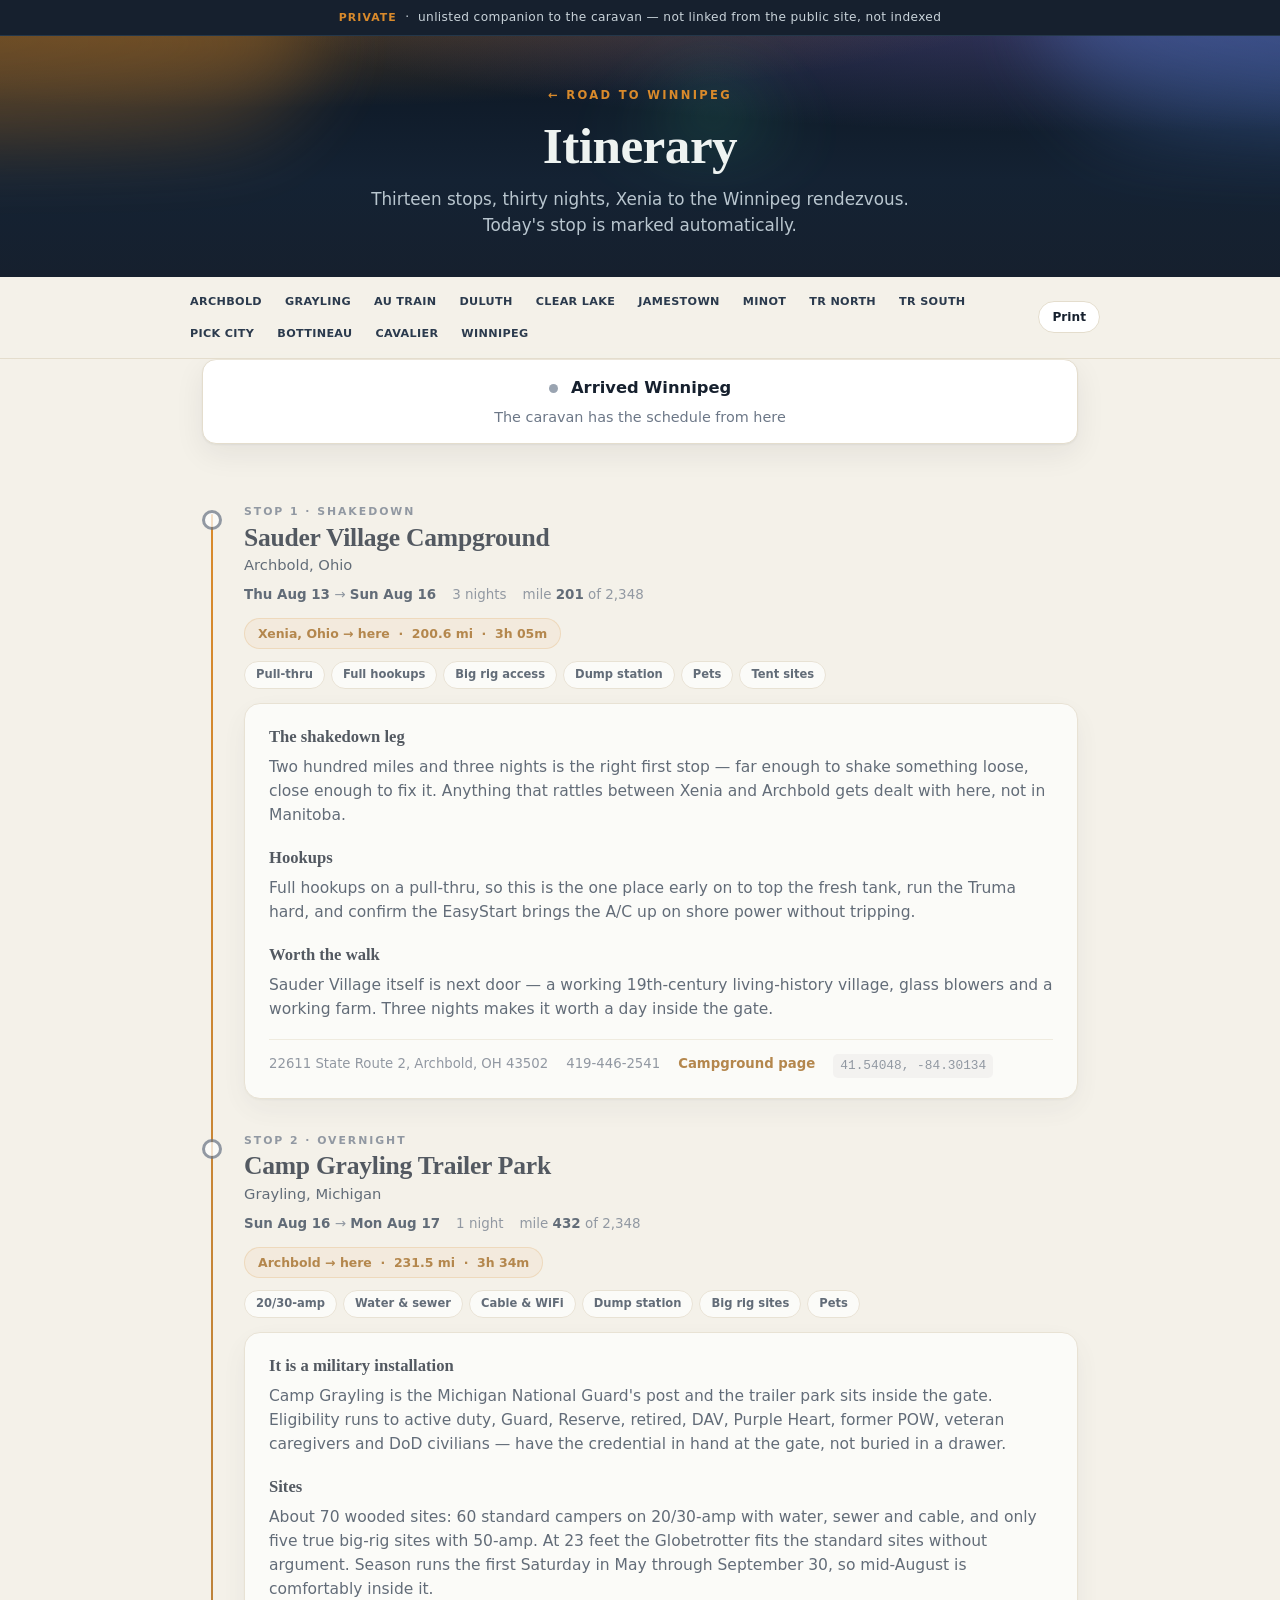
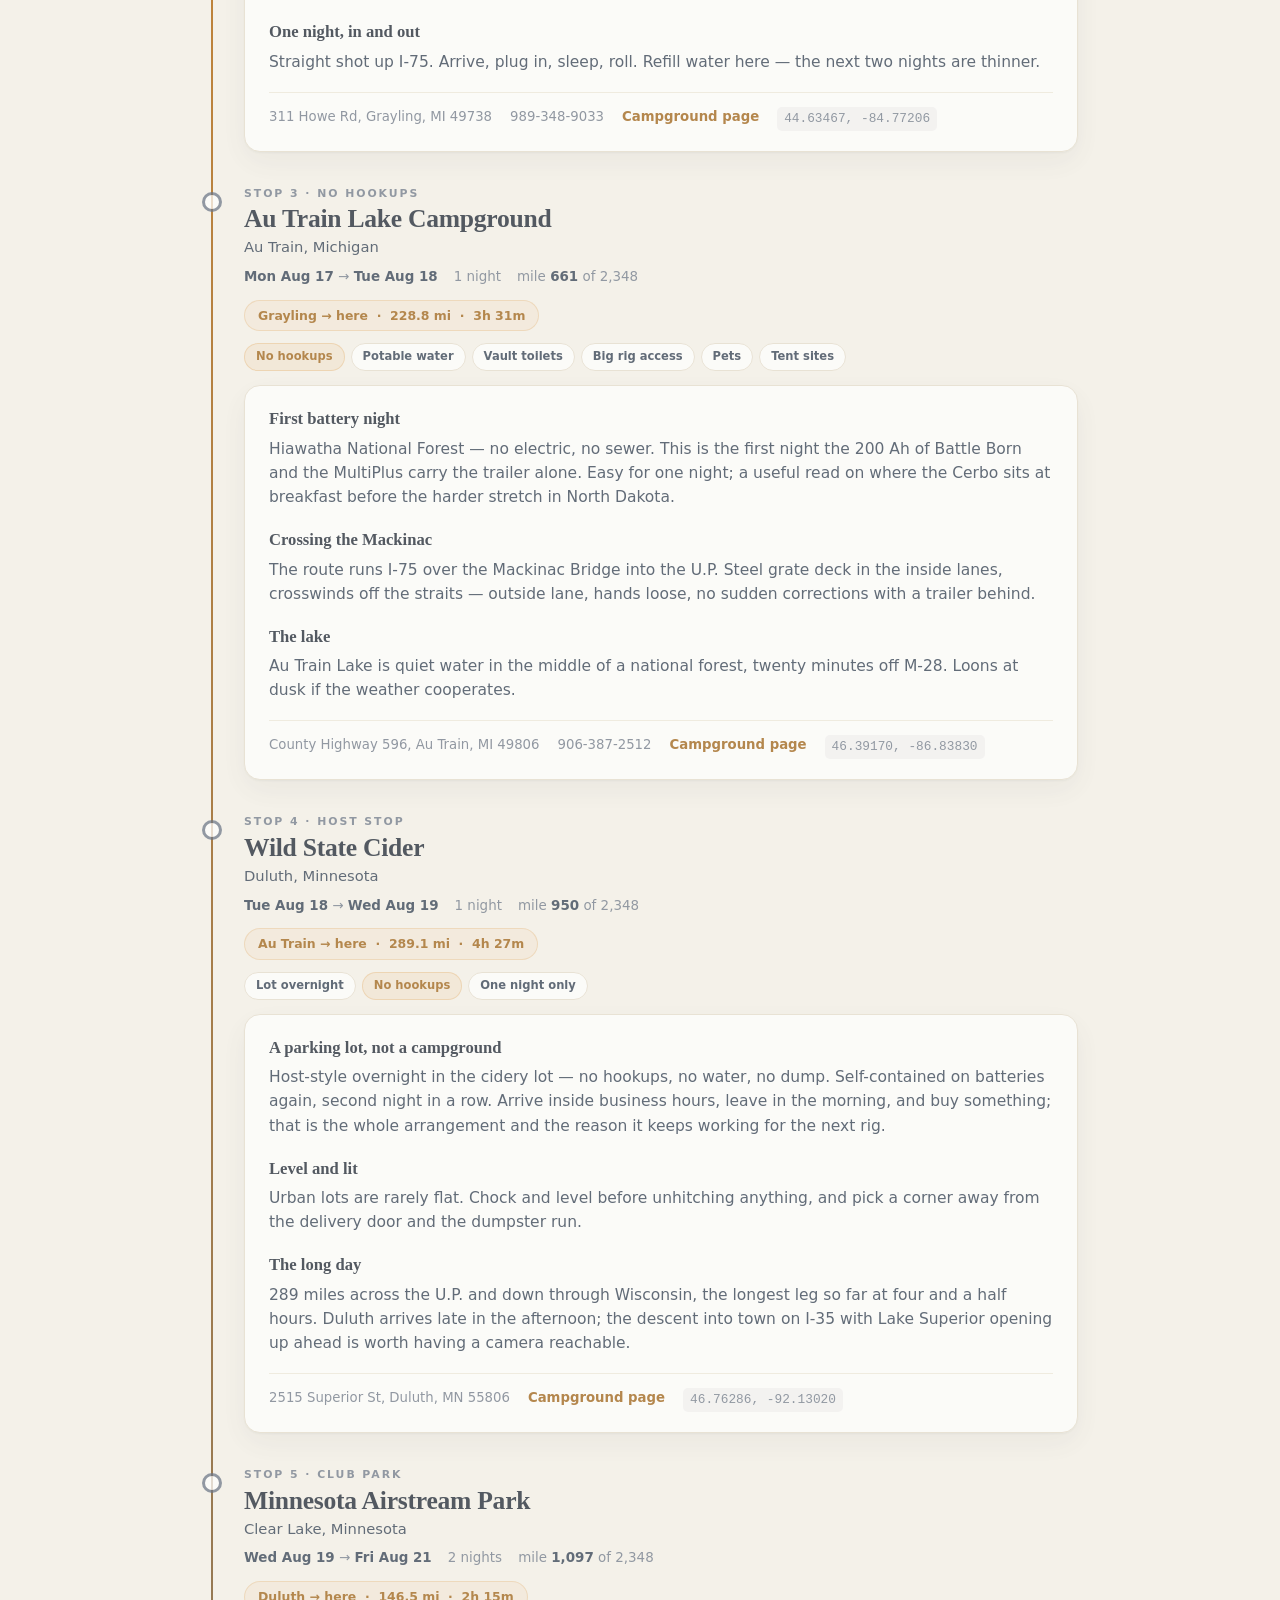
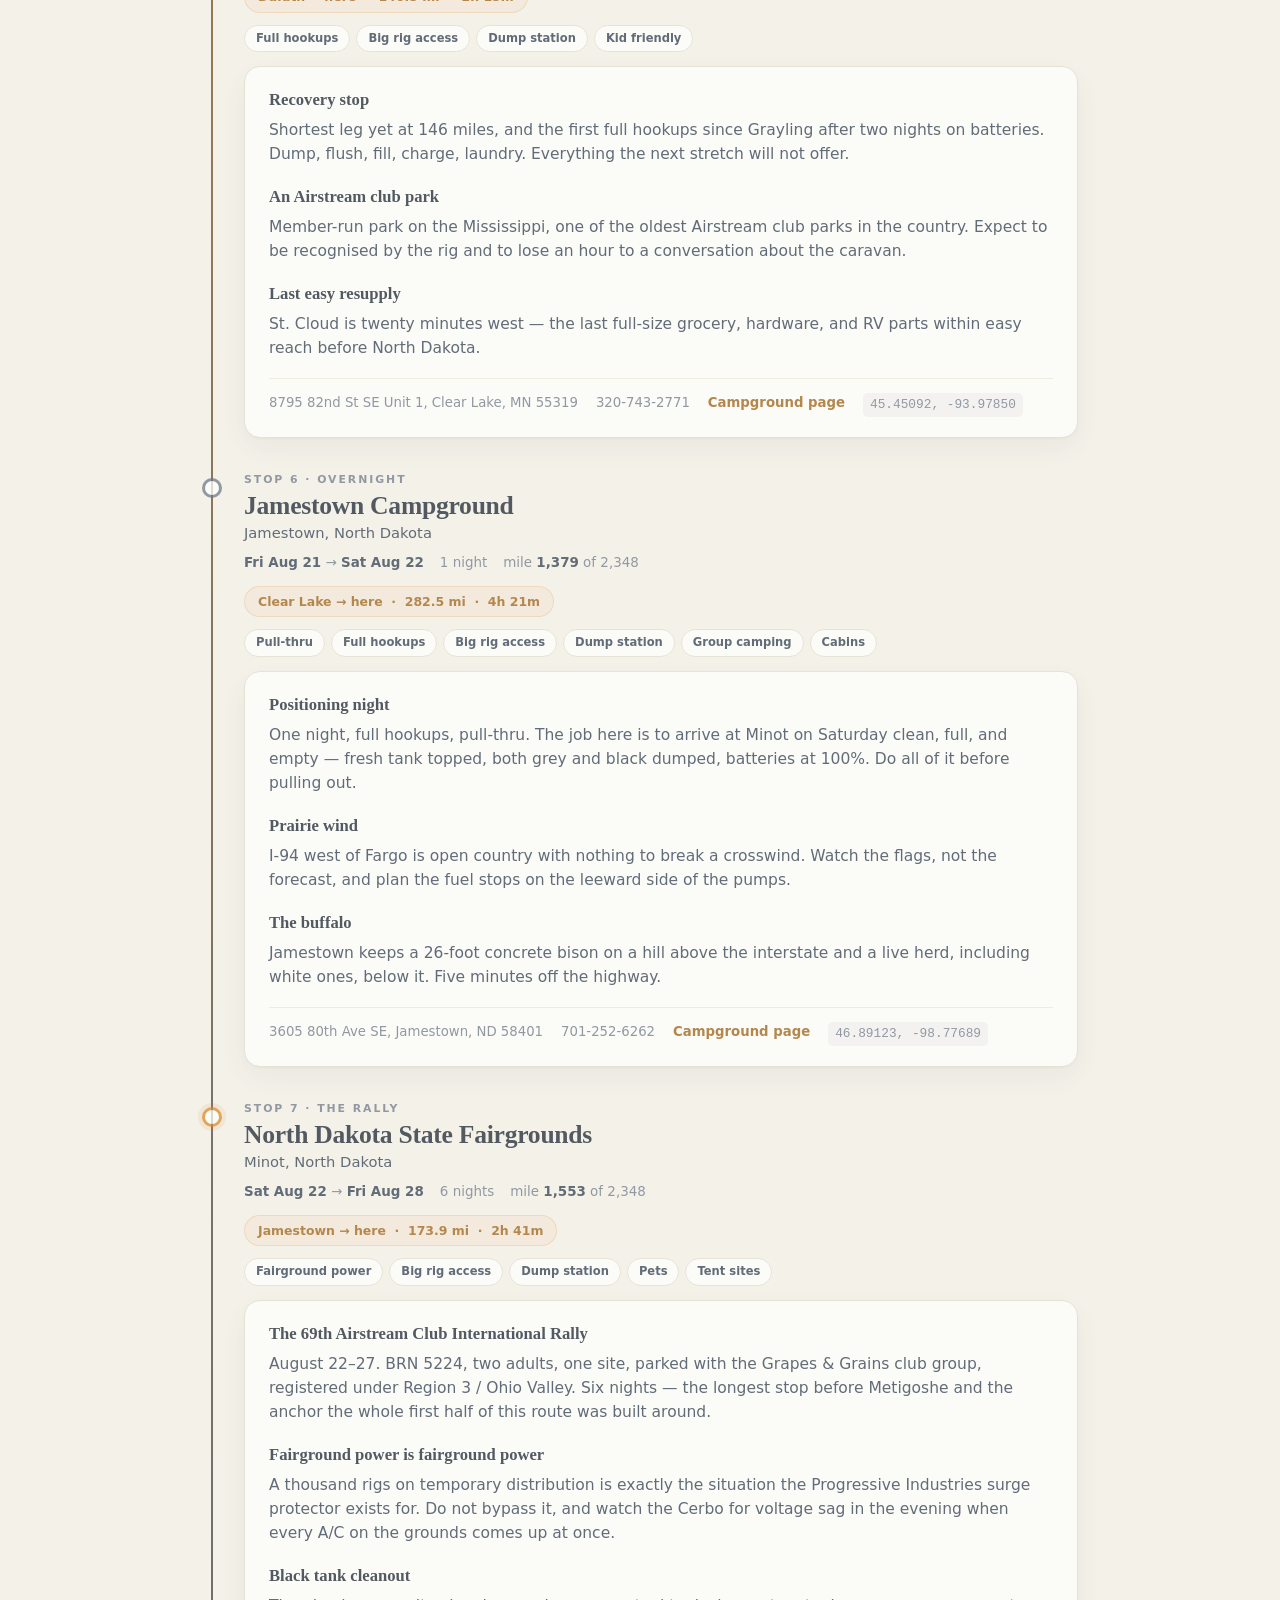
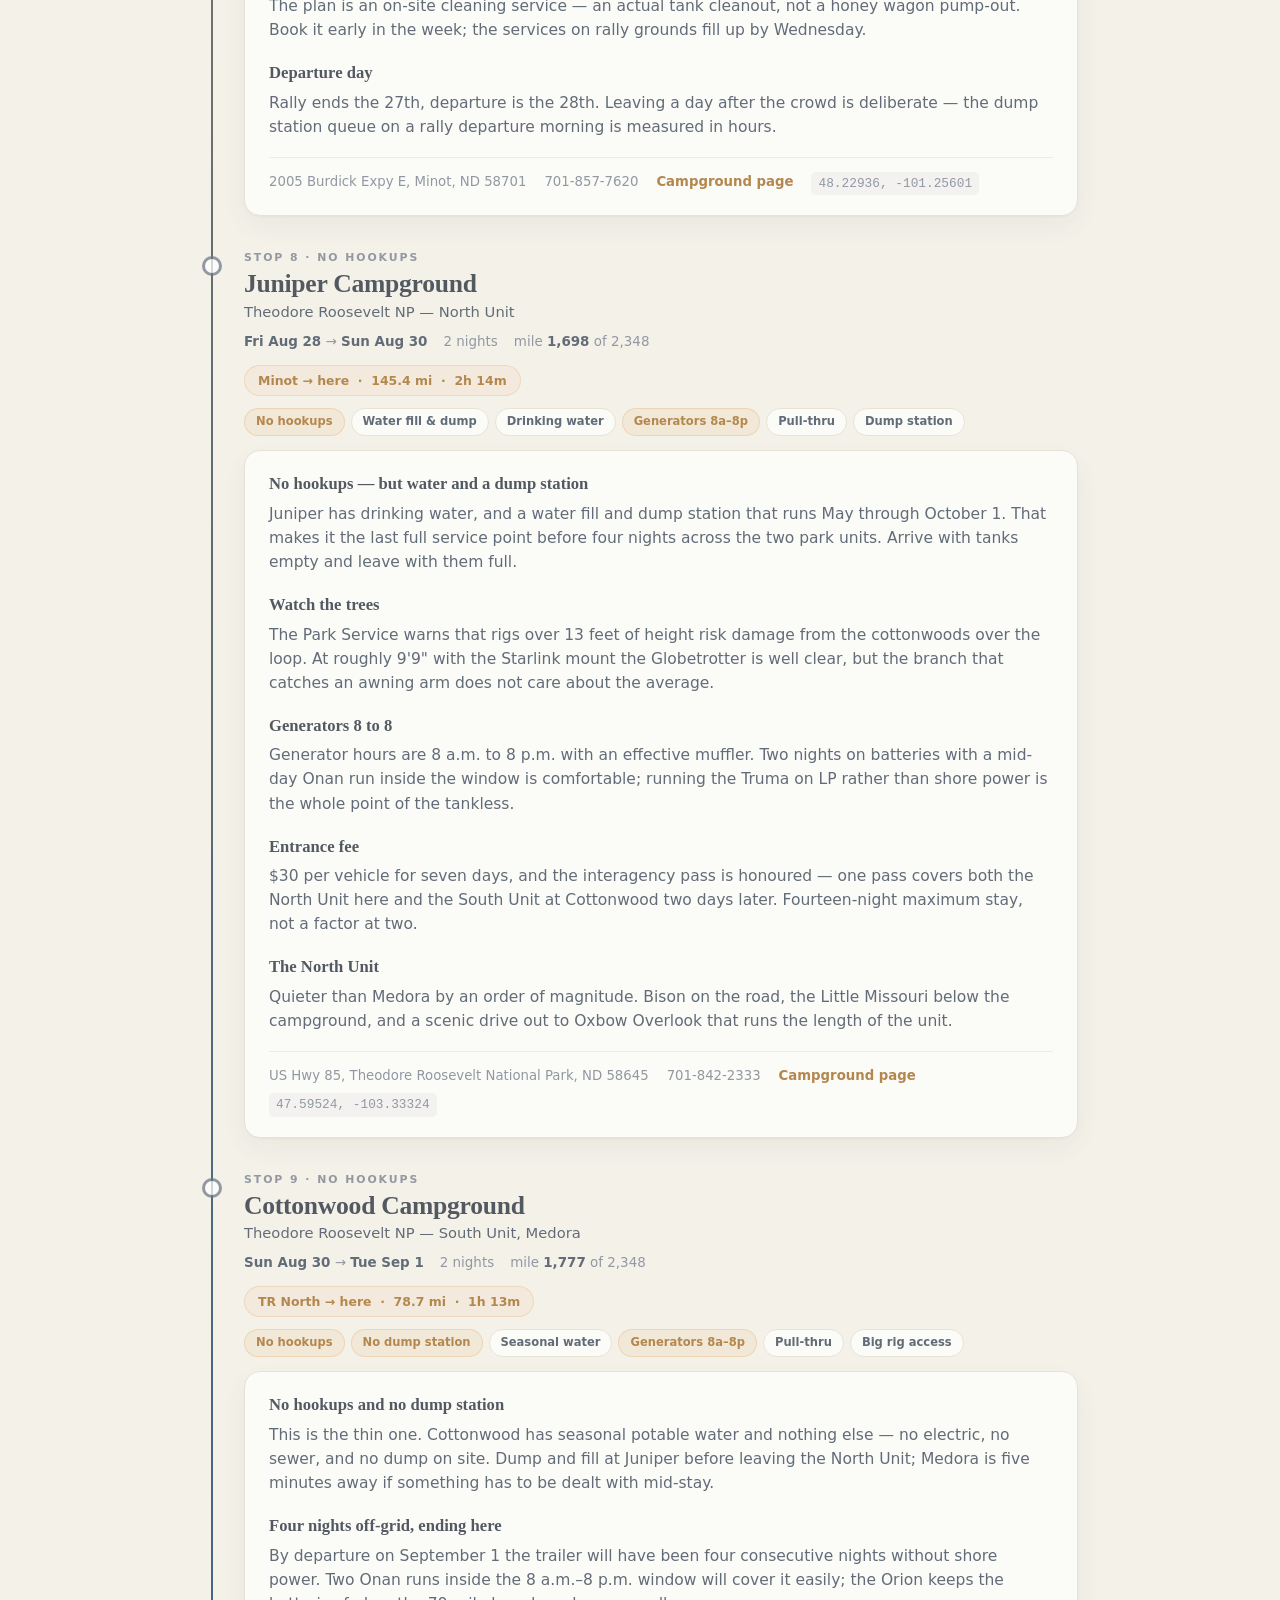
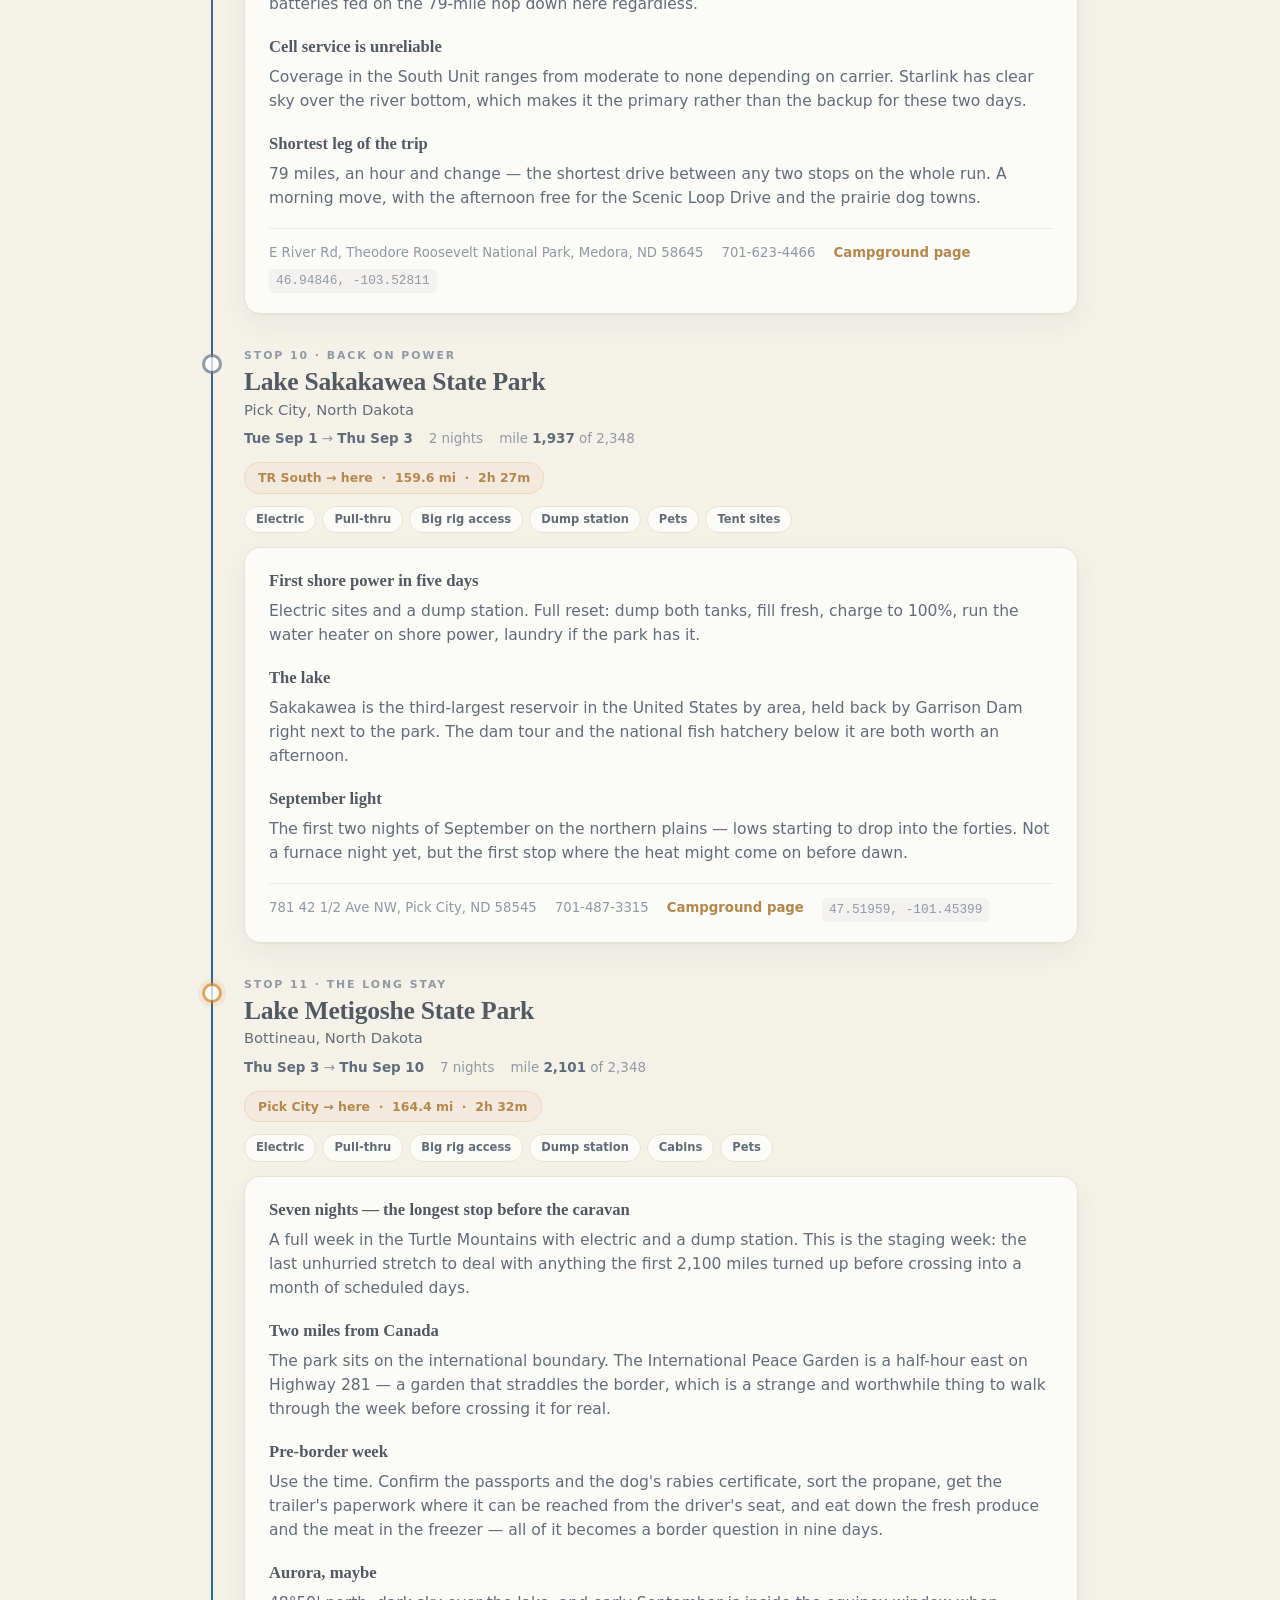
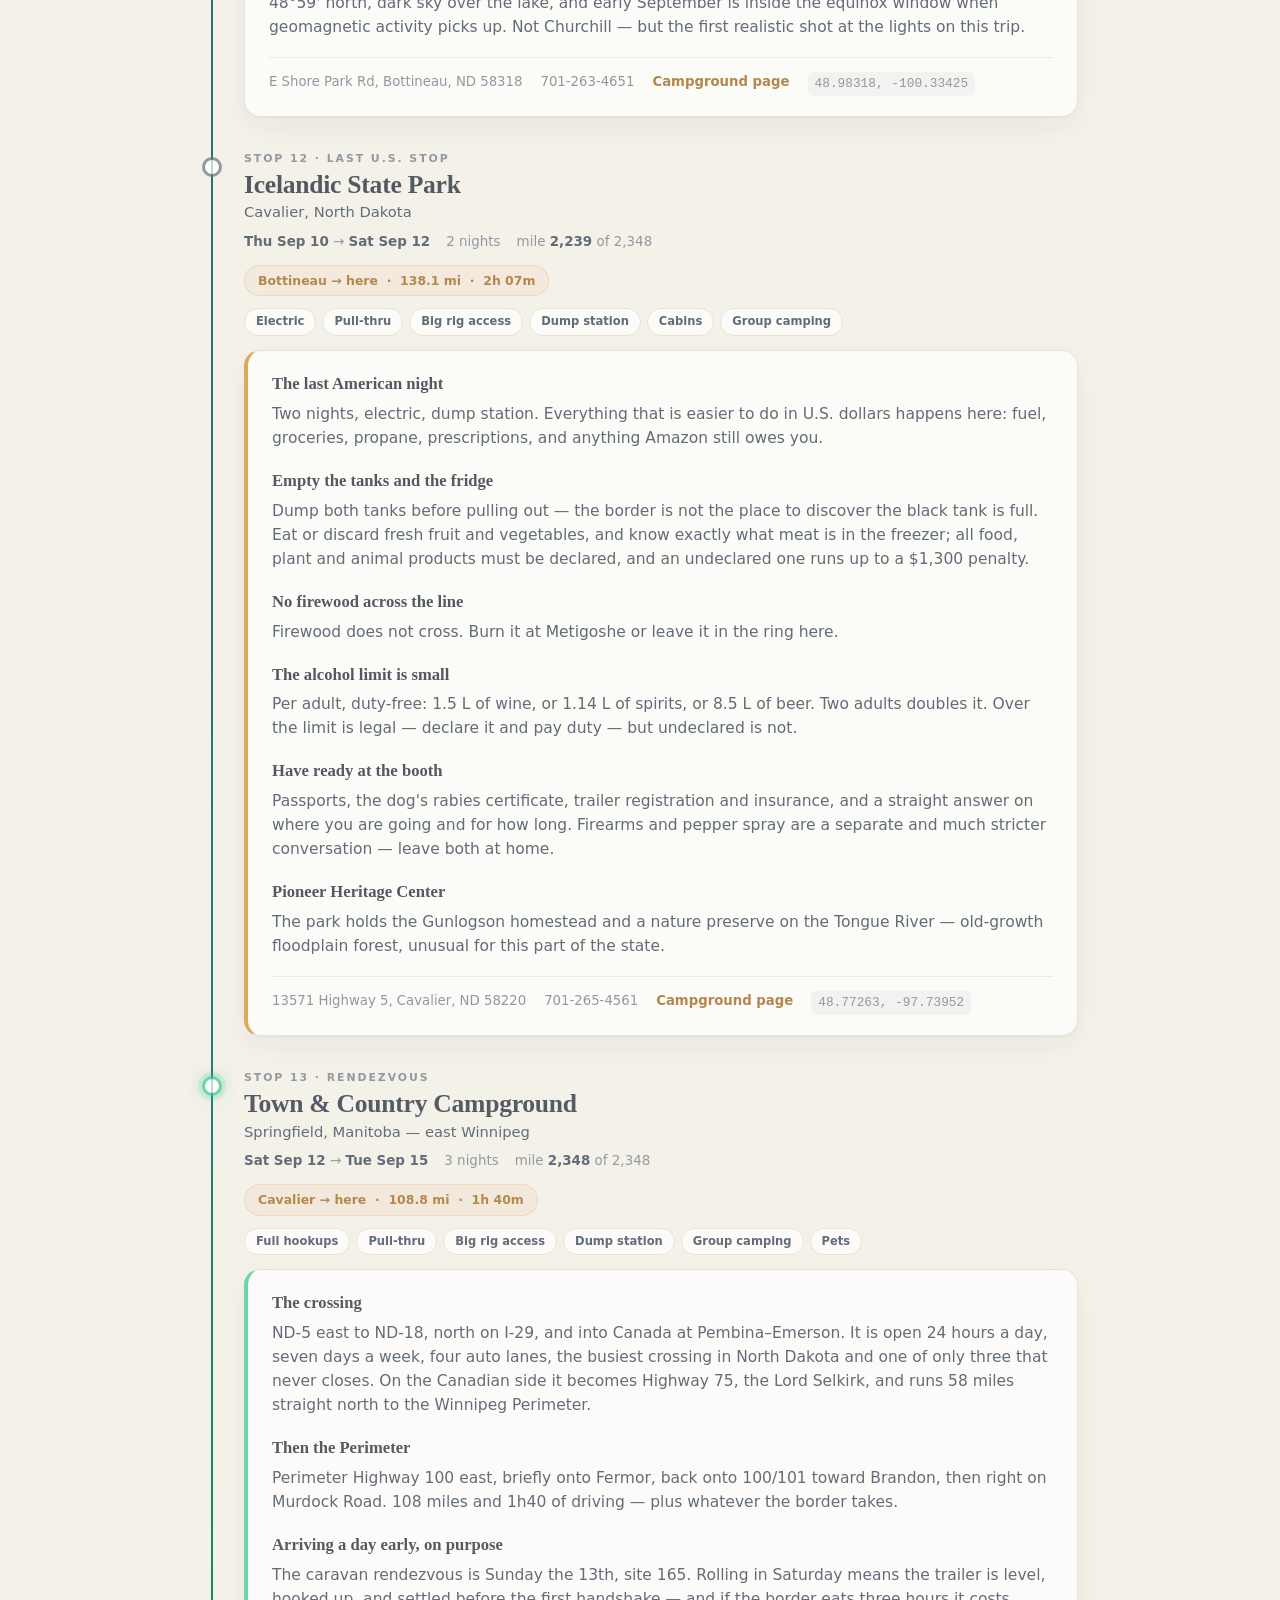
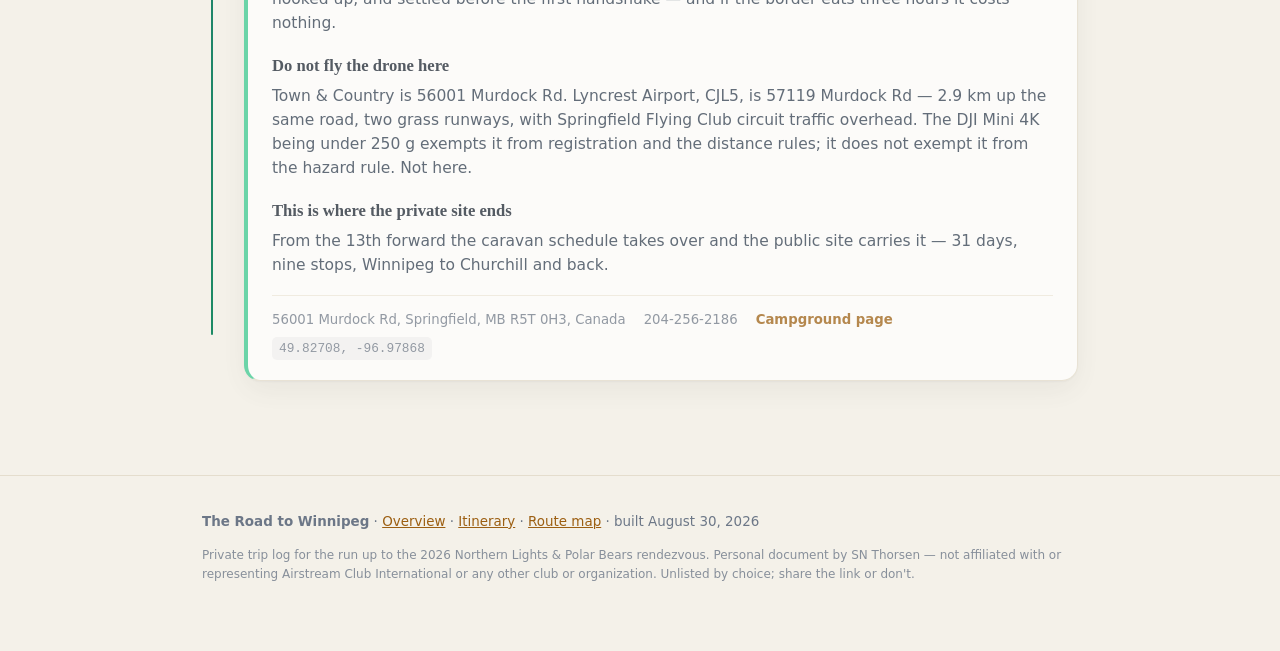
==== commit 32e4321a: "Scrub home address from origin; round to Xenia town centre; allow indexing" ====
--- a/itinerary/index.html
+++ b/itinerary/index.html
@@ -385,7 +385,7 @@
   <div class="wrap">
     <p><b>The Road to Winnipeg</b> &middot; <a href="../index.html">Overview</a> &middot;
        <a href="../itinerary/">Itinerary</a> &middot; <a href="../route-map/">Route map</a>
-       &middot; <span style="color:var(--stone)">built August 25, 2026</span></p>
+       &middot; <span style="color:var(--stone)">built August 30, 2026</span></p>
     <p class="fine">Private trip log for the run up to the 2026 Northern Lights &amp; Polar Bears rendezvous.
       Personal document by SN Thorsen &mdash; not affiliated with or representing Airstream Club International
       or any other club or organization. Unlisted by choice; share the link or don't.</p>
